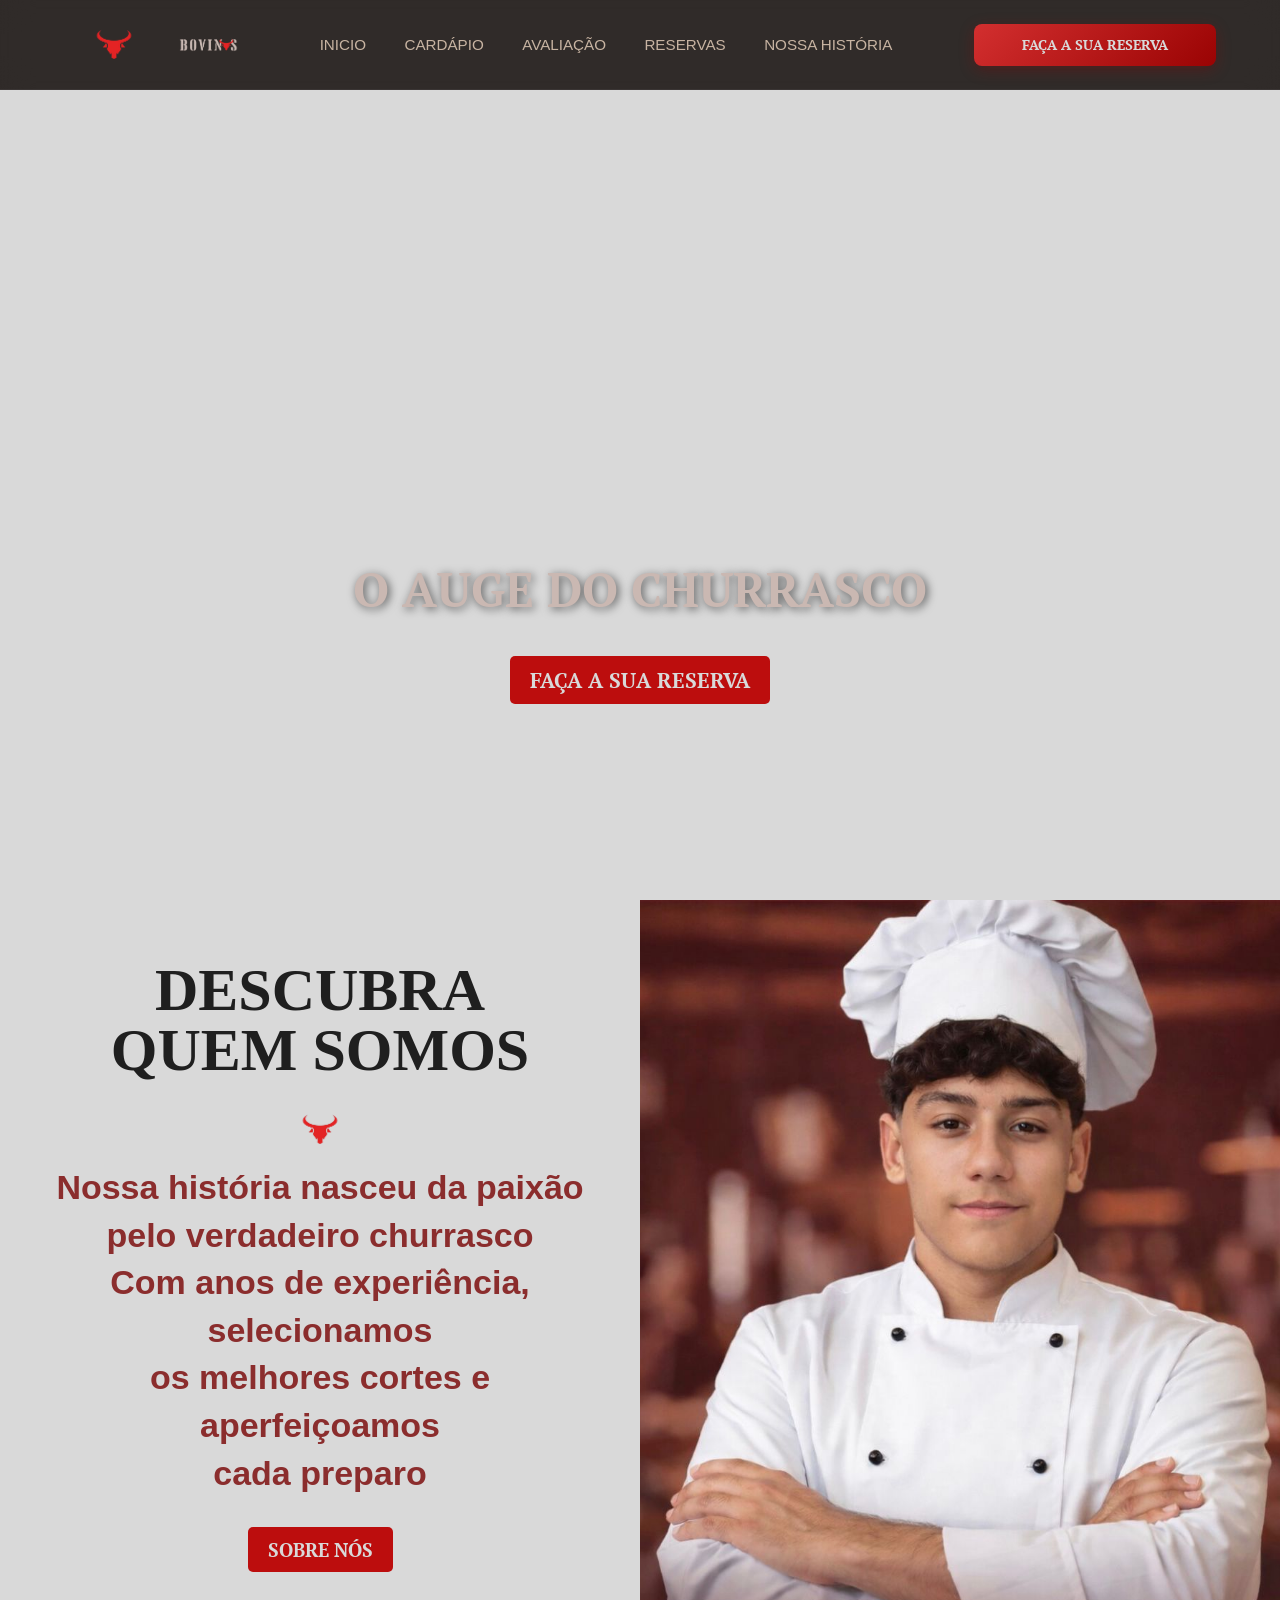
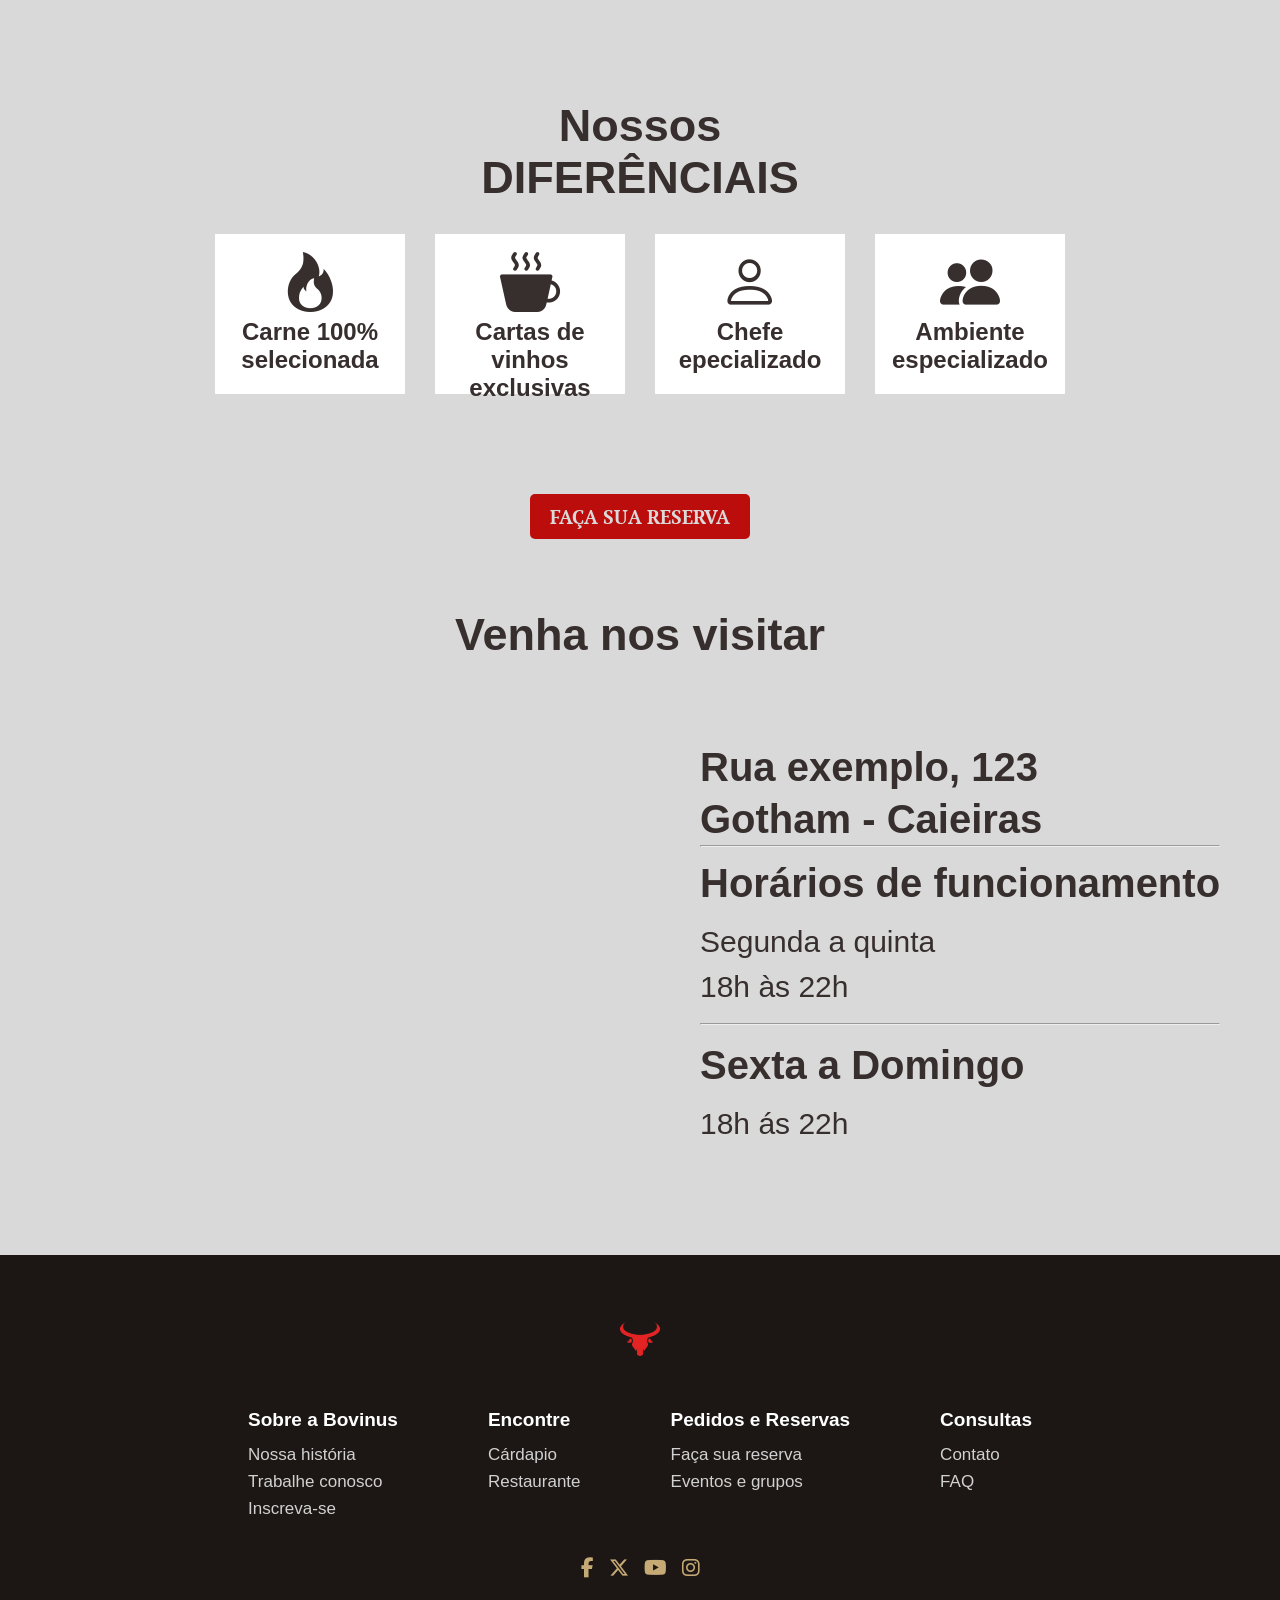
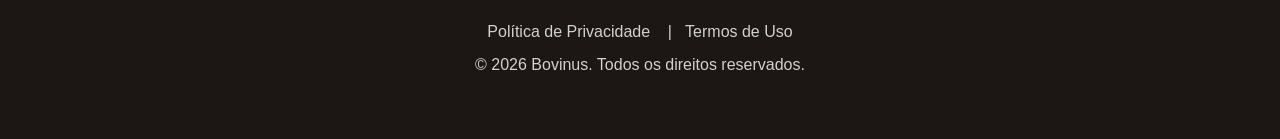
==== src/pages/index.html @ 25fe2e51 "finalizando avaliações e concertando links" ====
<!DOCTYPE html>
<html lang="pt-br">
<head>
    <meta charset="UTF-8">
    <meta name="viewport" content="width=device-width, initial-scale=1.0">
    <link rel="preconnect" href="https://fonts.googleapis.com">
    <link rel="preconnect" href="https://fonts.gstatic.com" crossorigin>
    <link href="https://fonts.googleapis.com/css2?family=PT+Serif:ital,wght@0,400;0,700;1,400;1,700&display=swap" rel="stylesheet">
    <link rel="stylesheet" href="https://cdn.jsdelivr.net/npm/bootstrap-icons@1.11.3/font/bootstrap-icons.css">
    <link rel="stylesheet" href="https://cdnjs.cloudflare.com/ajax/libs/font-awesome/6.5.0/css/all.min.css">
    <link rel="stylesheet" href="../css/estilo.css">
    <title>Bovinus Grill</title>
</head>
<body>
    <header>
        <div class="top-bar">
            <a href="./index.html"><img class="logo" width="100" height="100" src="../assets/logo.png" alt="logo"></a>
            <img class="nome" width="150" height="100" src="../assets/BOVINUS.png" alt="nome">
            <button class="btn-reserva"><a href="../src/pages/reserva.html">faça a sua reserva</a></button>
        </div>
        <div class="nav-bar">
            <nav id="menu-header">
                <ul>
                    <li><a href="./index.html">inicio</a></li>
                    <li><a href="./cardapio.html">cardápio</a></li>
                    <li><a href="./avaliacao.html">avaliação</a></li>
                    <li><a href="./reserva.html">reservas</a></li>
                    <li><a href="./sobre.html">nossa história</a></li>
                </ul>
            </nav>
        </div>
    </header>    
    <section class="page-entrace">  
        <video autoplay loop muted src="../assets/video.mp4" alt="video" id="bg-video"></video>   
        <div class="entrace-conteudo">
            <h2 id="tagline">o auge do churrasco</h2>
            <button class="btn-reserva">faça a sua reserva</button>
        </div>
    </section>

    <section class="quem-somos">
        <div class="descubra">
            <h1>DESCUBRA <br> 
            QUEM SOMOS</h1>
            <img class ="logo" src="../assets/logo.png" alt="boi vermelho">
            <h3>Nossa história nasceu da paixão <br>
            pelo verdadeiro churrasco <br>
            Com anos de experiência, selecionamos <br>
            os melhores cortes e aperfeiçoamos <br>
            cada preparo</h3>
            <button class="btn-reserva">Sobre nós</button>
        </div>

        <div class="chefeimg">
            <img src="../assets/chefe.jpeg" alt="chefe">
        </div>
    </section>
    

        <section class="direnciais">
            <div class="texto-diferenciais">
                <h1>Nossos <br>
                DIFERÊNCIAIS</h1>
            </div>

            <div class="cards">
                <div class="card-carne">
                    <p> <i class="bi bi-fire"></i> </p>
                    <h2> Carne 100% <br>
                    selecionada</h2>
                </div>
                <div class="card-vinho">
                    <p><i class="bi bi-cup-hot-fill"></i></p>
                    <h2> Cartas de vinhos 
                    exclusivas</h2>
                </div>
                <div class="card-chefe">
                    <p><i class="bi bi-person"></i></p>
                    <h2>Chefe <br>
                    epecializado </h2>
                </div>
                
                <div class="card-ambiente">
                    <p><i class="bi bi-people-fill"></i></p>
                    <h2>Ambiente <br>
                    especializado</h2>
                </div>
                    
                </div>

        <button class="btn-reserva btn-diferenciais">Faça sua reserva</button>

        </section>

        <section class="visitar">
            <div class="texto-venha">
                <h1>Venha nos visitar</h1>
            </div>
            
            <div class="localizacao">
                <div class="mapa">
                    <iframe src="https://www.google.com/maps/embed?pb=!1m18!1m12!1m3!1d3658.3249097205357!2d-46.73036142548922!3d-23.52081366010221!2m3!1f0!2f0!3f0!3m2!1i1024!2i768!4f13.1!3m3!1m2!1s0x94cef8c1d371ec31%3A0x671c9325c275132e!2sETEC%20Prof%C2%B0%20Basilides%20de%20Godoy!5e0!3m2!1spt-BR!2sbr!4v1773624050730!5m2!1spt-BR!2sbr" width="600" height="450" style="border:0;" allowfullscreen="" loading="lazy" referrerpolicy="no-referrer-when-downgrade"></iframe>
                </div>

                <div class="endereco">
                    <!-- icon -->
                    <h2> Rua exemplo, 123 <br>
                    Gotham - Caieiras <hr></h2>
                    <!-- icon  -->
                    <h2>Horários de funcionamento</h2>
                    <p>Segunda a quinta <br>
                    18h às 22h <hr></p>
                    <!-- icons  -->
                    <h2>Sexta a Domingo </h2>
                    <p>18h ás 22h</p>
                </div>
            </div>
        </section>

        <footer>
                <div class="imgfooter">
                    <img src="../assets/logo.png" alt="">
                </div>
                <div class="infos">
                    <div class="sobre">
                        <h3>Sobre a Bovinus</h3>
                        <p>Nossa história <br>
                           Trabalhe conosco <br>
                            Inscreva-se</p>
                    </div>

                    <div class="encontre">
                        <h3>Encontre</h3>
                        <p>Cárdapio <br>
                           Restaurante</p>
                    </div>
                    <div class="pedidos">
                        <h3>Pedidos e Reservas</h3>
                        <p>Faça sua reserva <br>
                           Eventos e grupos</p>
                    </div>
                    <div class="consultas">
                        <h3>Consultas</h3>
                        <p>Contato <br>
                           FAQ</p>
                           
                    </div>
                    
                </div>
                <div class="icons">
                        <i class="fa-brands fa-facebook-f"></i>
                        <i class="fa-brands fa-x-twitter"></i>
                        <i class="fa-brands fa-youtube"></i>
                        <i class="fa-brands fa-instagram"></i>

                </div>

                <div class="direitos">
                    <p> Política de Privacidade &nbsp;&nbsp; | &nbsp;&nbsp;Termos de Uso</p
                        br
                        >
                    <p> © 2026 Bovinus. Todos os direitos reservados.</p>
                </div>
            
        </footer>
</body>
</html>
---- src/css/estilo.css ----
@import url('https://fonts.googleapis.com/css2?family=PT+Serif:ital,wght@0,400;0,700;1,400;1,700&display=swap');

* {
    margin: 0;
    padding: 0;
    box-sizing: border-box;
}

html {
    scroll-behavior: smooth;
}

body {
    background: #d9d9d9;
    color: #372e2e;
    min-height: 100vh;
    overflow-x: hidden;
    font-family: Arial, sans-serif;
}

#bg-video {
    position: absolute;
    /*Fixa o video na tela */
    top: 0;
    left: 0;
    width: 100%;
    height: 100%;
    object-fit: cover;
    /* O video preenche a tela*/
    z-index: -1;
    overflow: hidden;
}

header {
    position: fixed;
    top: 0;
    width: 100%;
    height: 90px;
    background: rgba(18, 12, 10, 0.85);
    backdrop-filter: blur(15px);
    -webkit-backdrop-filter: blur(15px);
    display: flex;
    justify-content: space-between;
    align-items: center;
    padding: 0 5%;
    z-index: 1000;
    border-bottom: 1px solid rgba(255, 255, 255, 0.05);
}

.top-bar {
    display: contents;
}

.top-bar a {
    order: 1;
    display: flex;
    align-items: center;
    text-align: center;
    justify-content: space-between;
    /* Logo à esquerda, menu centro e botão direita */
    top: 0;
    margin: 0 20px;
}

.logo {
    width: 60px;
    height: 60px;
    cursor: pointer;
    transition: transform 0.4s ease;
    object-fit: contain;
}

.logo:hover {
    transform: scale(1.1) rotate(5deg);
}

.top-bar .nome {
    order: 2;
    height: 40px;
    width: auto;
    margin-left: 15px;
    object-fit: contain;
}

.nav-bar {
    order: 3;
    display: flex;
    flex-grow: 1;
    justify-content: center;
}

#menu-header ul {
    list-style: none;
    display: flex;
    gap: 3vw;
}

#menu-header ul li a {
    display: inline-block;
    text-decoration: none;
    color: #c8b4a2;
    font-weight: 500;
    font-size: 0.95rem;
    text-transform: uppercase;
    transition: color 0.3s ease;
}

#menu-header ul li a:hover {
    color: #fff;
}

.top-bar .btn-reserva {
    order: 4;
    padding: 12px 28px;
    color: #fff;
    background: linear-gradient(135deg, #d32f2f, #9a0303);
    border: none;
    border-radius: 8px;
    cursor: pointer;
    font-weight: 600;
    font-size: 0.85rem;
    text-transform: uppercase;
    transition: all 0.3s ease;
    box-shadow: 0 4px 15px rgba(154, 3, 3, 0.3);
}

.top-bar .btn-reserva:hover {
    transform: translateY(-2px);
    box-shadow: 0 8px 25px rgba(154, 3, 3, 0.5);

}   
.btn-reserva a{
    text-decoration: none;
    color: #d9d9d9;
}
.btn-reserva{
    font-family: 'PT Serif', serif;
    padding: 10px 20px;
    color: #d9d9d9;
    background: #bc0d0d;
    border: none;
    border-radius: 5px;
    cursor: pointer;
    font-weight: bolder;
    font-size: larger;
    text-transform: uppercase;
    position: relative;
    transition: transform .3s ease;

}
.entrace-conteudo .btn-reserva {
    margin-top: 35px;
}
.btn-reserva:hover{
    color: #d9d9d9;
    background: #9a0303;
    transform: scale(1.05);
}
.page-entrace{
    display: flex;
    justify-content: center;
    align-items: center;
    position: relative;
    min-height: 100vh;
}
.entrace-conteudo{
    font-family: 'PT Serif', serif;
    position: relative;
    display: block;
    text-align: center;
    color: #cab8b2;
    font-size: 1.1rem;
    top: 180px;
}
.entrace-conteudo h2{

    text-transform: uppercase;
    font-size: 3rem;
    font-weight: bolder;
    text-shadow: 2px 2px 10px rgba(0, 0, 0, 0.6);
}




.quem-somos{
    display: grid;
    grid-template-columns: 1fr 1fr;
    height: 700px;
    overflow: hidden;
}

.descubra{

    flex-direction: column;
    justify-content: center;
    align-items: center;
    padding: 60px 50px;
    text-align: center;
    height: 100%;
    
}
.descubra h1{
    font-family: 'Times New Roman', serif;
    font-size: 60px;
    line-height: 1;
    color: #1f1f1f;
    margin-bottom: 20px;

}

.descubra h3 {
    font-size: 34px;
    line-height: 1.4;
    color: #8b2d2d;
    font-weight: 700;
    margin-bottom: 30px;
}


.chefeimg{
   width: 100%; 
   height: 100%;


 
}


.chefeimg img{
    width: 100%;
    height: 100%;
    object-fit: cover;
    display: block;
    
}

.direnciais{
    margin-top: 100px;
    align-items: center;
    text-align: center
}
.texto-diferenciais{
    font-size: 30px;
}

.cards{
  display: flex;
  align-items: center;
  text-align: center;
  justify-content: center;
  gap: 30px;
  margin-top: 30px;
  
  
}
.cards p {
    font-size: 25px;
}


.card-carne {
    background-color: white;
    height: 160px;
    width: 190px;
}
.card-carne p{
    font-size: 60px;
    margin-top: 15px;
}

.card-vinho{
    background-color: white;
    height: 160px;
    width: 190px;
}
.card-vinho p{
    font-size: 60px;
    margin-top: 15px;
}
.card-chefe{
    background-color: white;
    height: 160px;
    width: 190px;
}
.card-chefe p{
    font-size: 60px;
    margin-top: 15px;
}

.card-ambiente{
    background-color: white;
    height: 160px;
    width: 190px;
}
.card-ambiente p{
    font-size: 60px;
    margin-top: 15px;
}

.btn-diferenciais{
    margin-top: 100px;
}
.texto-venha{
    text-align: center;
    margin-top: 70px;
    font-size: 30px;
}
.localizacao{
    display:flex;
    align-items: flex-start;
    gap: 60px;
    margin-top: 20px;

}

.mapa{
    padding: 60px 20px;
}


.mapa iframe{
    border-radius: 12px;
}

.endereco{
    margin-top: 60px;
}

.endereco h2{
    font-size: 40px;
    line-height: 1.3;
    margin-bottom: 10px;
    font-weight: 700;
}

.endereco p{
    font-size: 30px;
    line-height: 1.5;
    margin-bottom: 14px;
}

footer{
    background-color: #1c1714;
    color: #fff;
    padding: 50px 20px;
    text-align: center;

    
}
.imgfooter{
    align-items: center;
    text-align: center;
    margin-bottom: 30px;
}
.imgfooter img{
    width: 70px;
    height: 70px;
    cursor: pointer;
    transition: transform 0.4s ease;
    object-fit: contain;
}

.infos {
    display: flex;
    justify-content: center;
    gap: 90px; /* espaço entre colunas */
    max-width: 900px;
    margin: 0 auto;
    text-align: left;
    flex-wrap: wrap;
}
.infos h3 {
    font-size: 19px;
    margin-bottom: 10px;
    font-weight: 600;
}


.infos p {
    font-size: 17px;
    line-height: 1.6;
    color: #d1d1d1;
    cursor: pointer;
}

.infos p:hover {
    color: #fff;
}
.icons{
    margin-top: 35px;
    font-size: 20px;
    color: #c6aa76;
    display: flex;
    gap: 15px;
    align-items: center;
    text-align: center;
    justify-content: center;
}
.direitos{
    margin-top: 10px;
    padding-top: 20px;
    text-align: center;
    
}
.direitos p{
    margin: 15px 0;
    cursor: pointer;
    color: #d1d1d1;
}
.direitos p:hover{
 color: #fff;
}
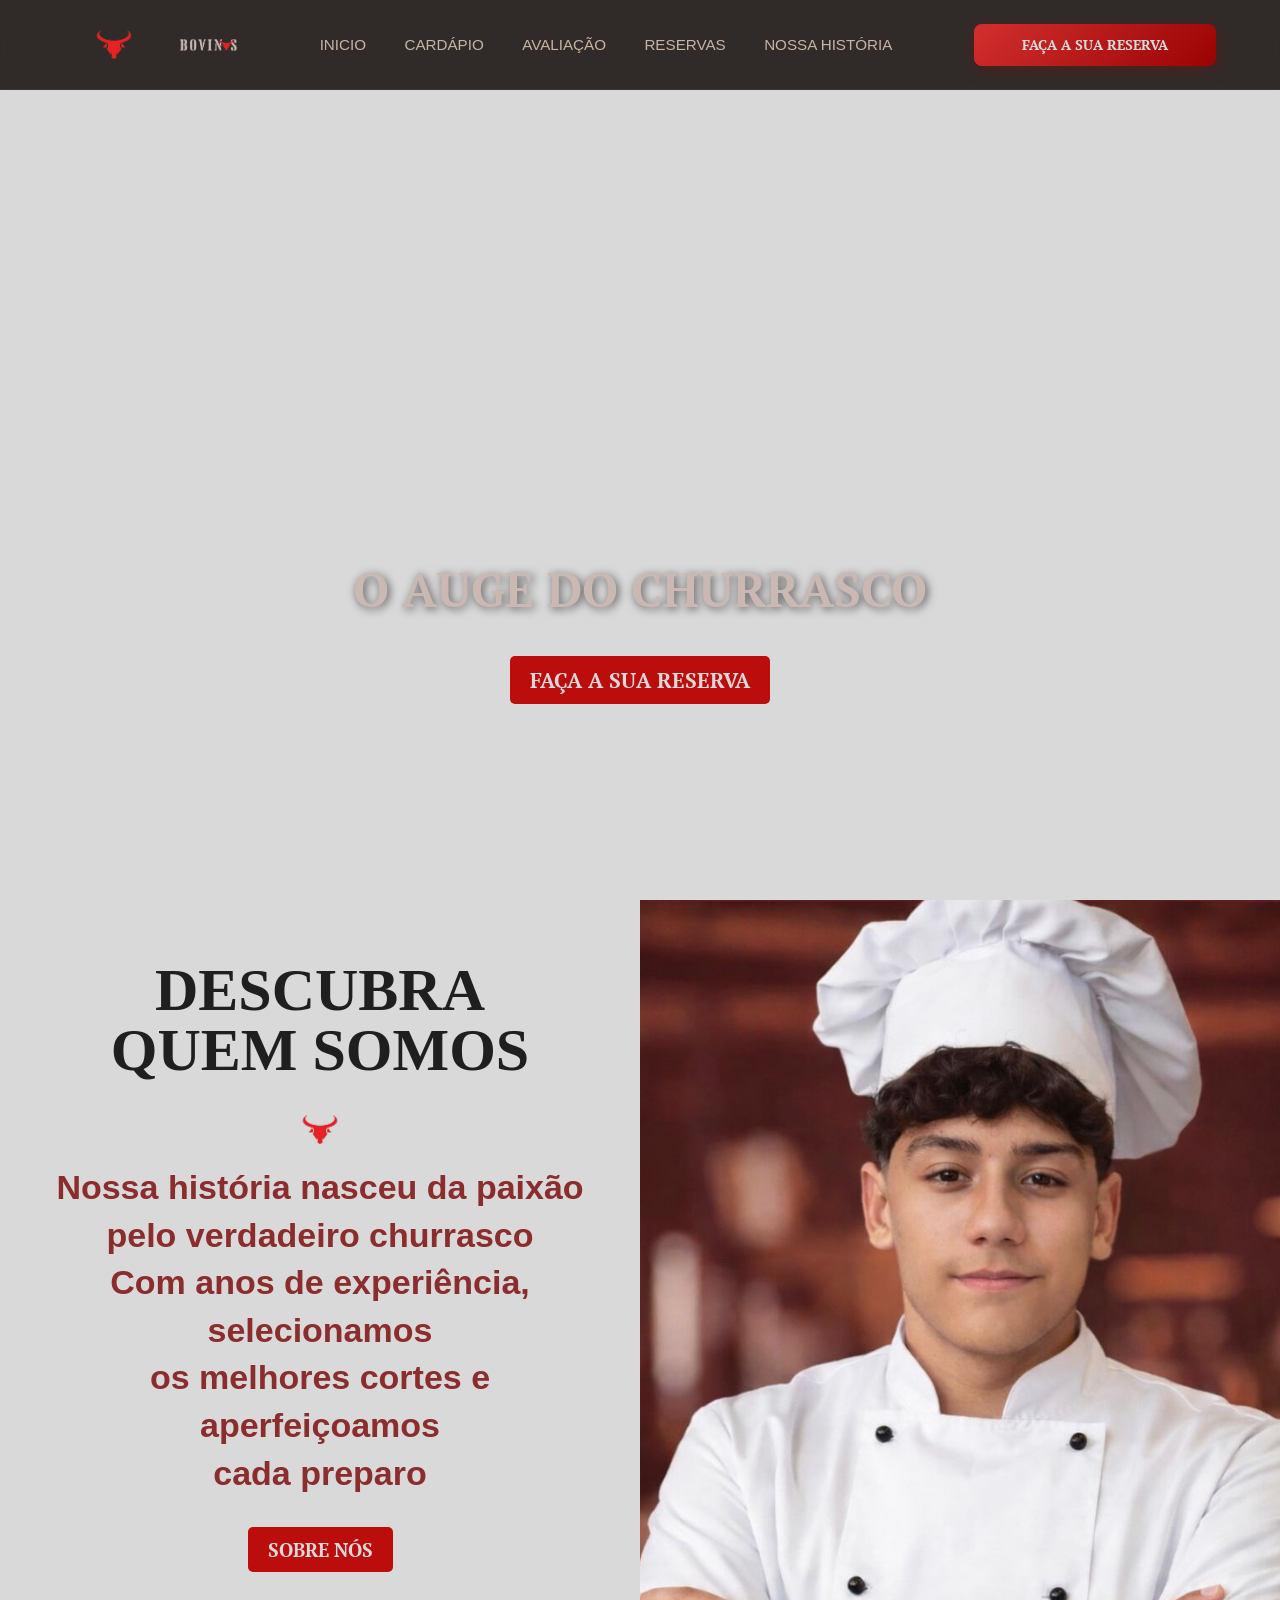
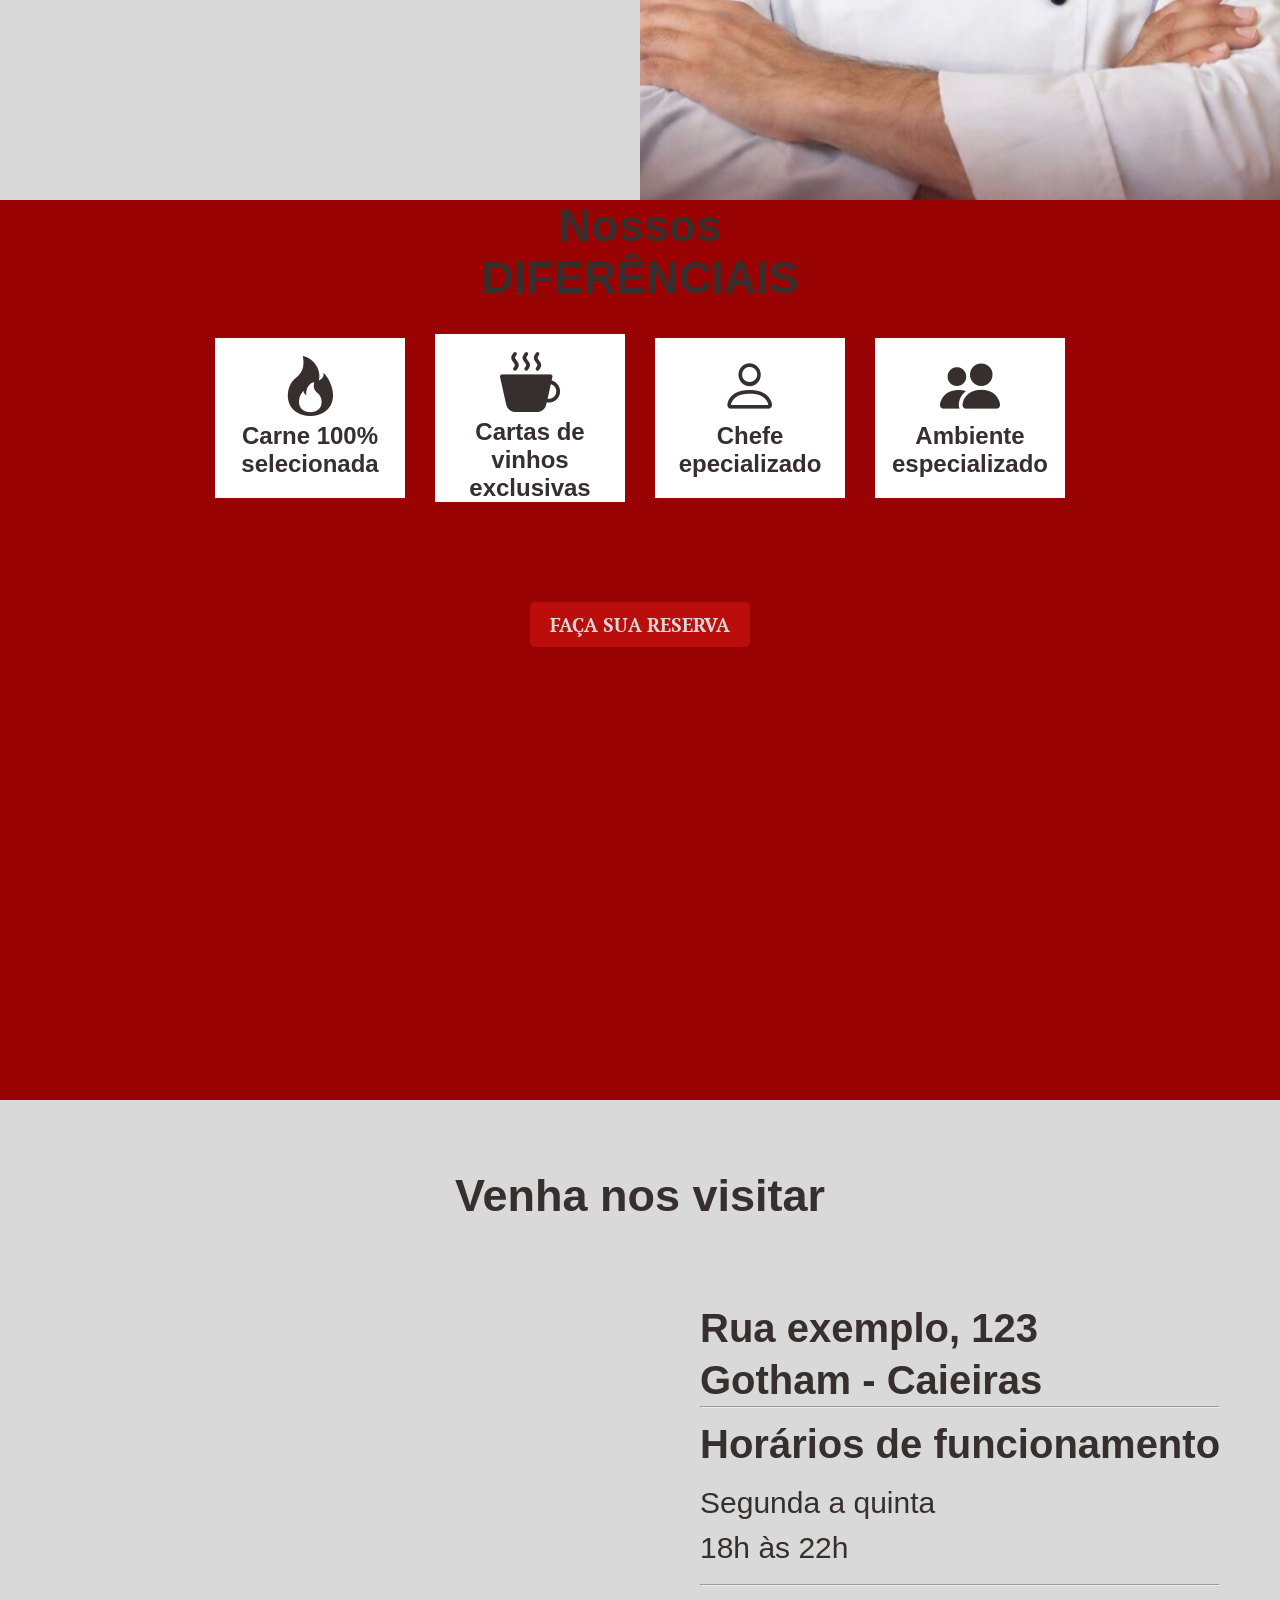
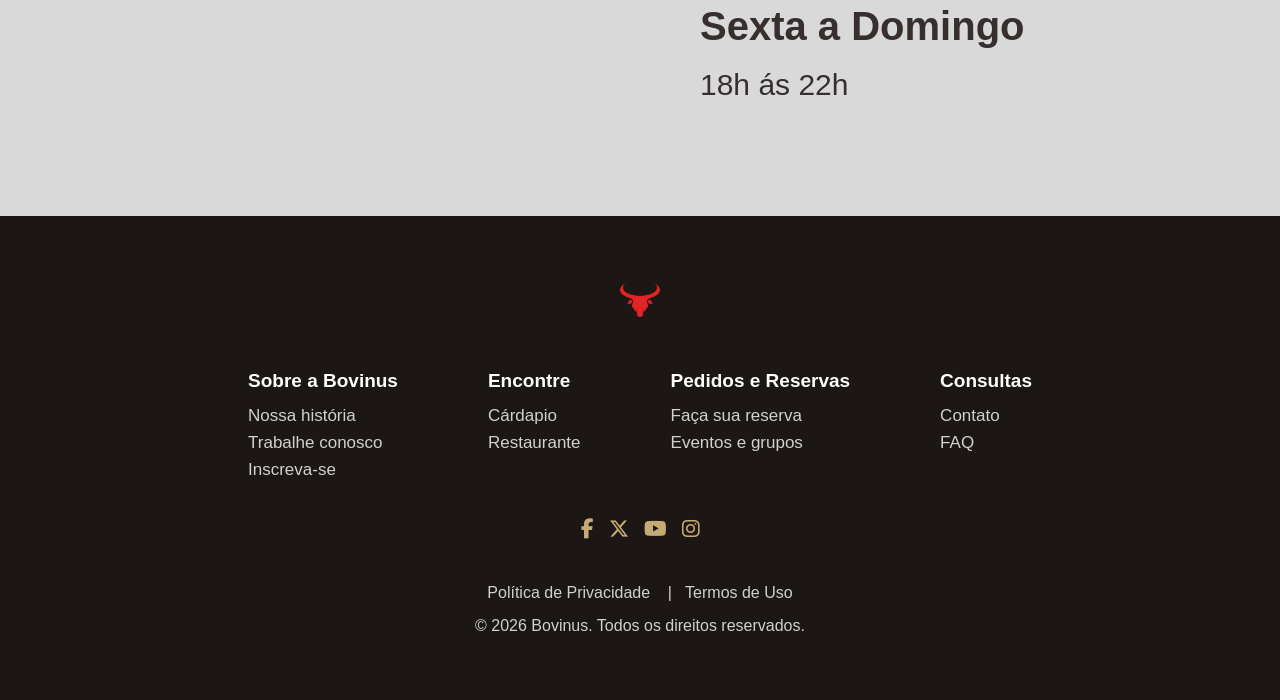
==== commit 8bbfc706: "Criando responsividade da pagina sobre nós" ====
--- a/src/pages/index.html
+++ b/src/pages/index.html
@@ -14,20 +14,25 @@
 <body>
     <header>
         <div class="top-bar">
-            <a href="./index.html"><img class="logo" width="100" height="100" src="../assets/logo.png" alt="logo"></a>
+            <a href="#"><img class="logo" width="100" height="100" src="../assets/logo.png" alt="logo"></a>
             <img class="nome" width="150" height="100" src="../assets/BOVINUS.png" alt="nome">
             <button class="btn-reserva"><a href="../src/pages/reserva.html">faça a sua reserva</a></button>
         </div>
-        <div class="nav-bar">
+        <div class="nav-bar" id="nav-bar">
             <nav id="menu-header">
                 <ul>
-                    <li><a href="./index.html">inicio</a></li>
+                    <li><a href="#">inicio</a></li>
                     <li><a href="./cardapio.html">cardápio</a></li>
                     <li><a href="./avaliacao.html">avaliação</a></li>
                     <li><a href="./reserva.html">reservas</a></li>
                     <li><a href="./sobre.html">nossa história</a></li>
                 </ul>
             </nav>
+        </div>
+        <div class="menu-toggle" id="menu-toggle">
+            <span></span>
+            <span></span>
+            <span></span>
         </div>
     </header>    
     <section class="page-entrace">  
@@ -71,8 +76,7 @@
                 </div>
                 <div class="card-vinho">
                     <p><i class="bi bi-cup-hot-fill"></i></p>
-                    <h2> Cartas de vinhos 
-                    exclusivas</h2>
+                    <h2> Cartas de vinhos exclusivas</h2>
                 </div>
                 <div class="card-chefe">
                     <p><i class="bi bi-person"></i></p>
@@ -163,5 +167,6 @@
                 </div>
             
         </footer>
+    <script src="/src/js/index.js"></script>
 </body>
 </html>
--- a/src/css/estilo.css
+++ b/src/css/estilo.css
@@ -32,7 +32,7 @@
 }
 
 header {
-    position: fixed;
+    position:fixed;
     top: 0;
     width: 100%;
     height: 90px;
@@ -186,12 +186,11 @@
 .quem-somos{
     display: grid;
     grid-template-columns: 1fr 1fr;
-    height: 700px;
+    height: 100vh;
     overflow: hidden;
 }
 
 .descubra{
-
     flex-direction: column;
     justify-content: center;
     align-items: center;
@@ -221,9 +220,6 @@
 .chefeimg{
    width: 100%; 
    height: 100%;
-
-
- 
 }
 
 
@@ -232,13 +228,13 @@
     height: 100%;
     object-fit: cover;
     display: block;
-    
 }
 
 .direnciais{
-    margin-top: 100px;
-    align-items: center;
-    text-align: center
+    align-items: center;
+    text-align: center;
+    height: 100vh;
+    background-color: #9a0303;
 }
 .texto-diferenciais{
     font-size: 30px;
@@ -252,7 +248,6 @@
   gap: 30px;
   margin-top: 30px;
   
-  
 }
 .cards p {
     font-size: 25px;
@@ -271,7 +266,7 @@
 
 .card-vinho{
     background-color: white;
-    height: 160px;
+    height: min-content;
     width: 190px;
 }
 .card-vinho p{
@@ -410,4 +405,81 @@
 }
 .direitos p:hover{
  color: #fff;
-}+}
+
+.menu-toggle {
+    display: none; 
+    flex-direction: column;
+    gap: 6px;
+    cursor: pointer;
+    order: 5; 
+    z-index: 1001; 
+}
+
+.menu-toggle span {
+    width: 30px;
+    height: 3px;
+    background-color: #e6d5c3;
+    transition: all 0.3s ease;
+    border-radius: 2px;
+}
+
+@media (max-width: 768px) {
+
+    header {
+        position: fixed; 
+        flex-wrap: wrap; 
+        padding: 15px 20px;
+        height: auto;
+    }
+
+    .top-bar .nome {
+        margin-left: 0;
+        height: 30px;
+    }
+
+    .top-bar .btn-reserva {
+        display: none; 
+    }
+
+    .menu-toggle {
+        display: flex;
+    }
+
+
+    .nav-bar {
+        display: none; 
+        width: 100%;
+        order: 6; 
+        padding-top: 20px;
+        padding-bottom: 10px;
+    }
+
+
+    .nav-bar.ativo {
+        display: flex;
+        animation: descerMenu 0.3s ease;
+    }
+
+    #menu-header ul {
+        flex-direction: column; 
+        width: 100%;
+        text-align: center;
+        gap: 20px;
+    }
+
+    .menu-toggle.ativo span:nth-child(1) {
+        transform: translateY(9px) rotate(45deg);
+    }
+    .menu-toggle.ativo span:nth-child(2) {
+        opacity: 0;
+    }
+    .menu-toggle.ativo span:nth-child(3) {
+        transform: translateY(-9px) rotate(-45deg);
+    }
+
+    @keyframes descerMenu {
+        from { opacity: 0; transform: translateY(-10px); }
+        to { opacity: 1; transform: translateY(0); }
+    }
+}
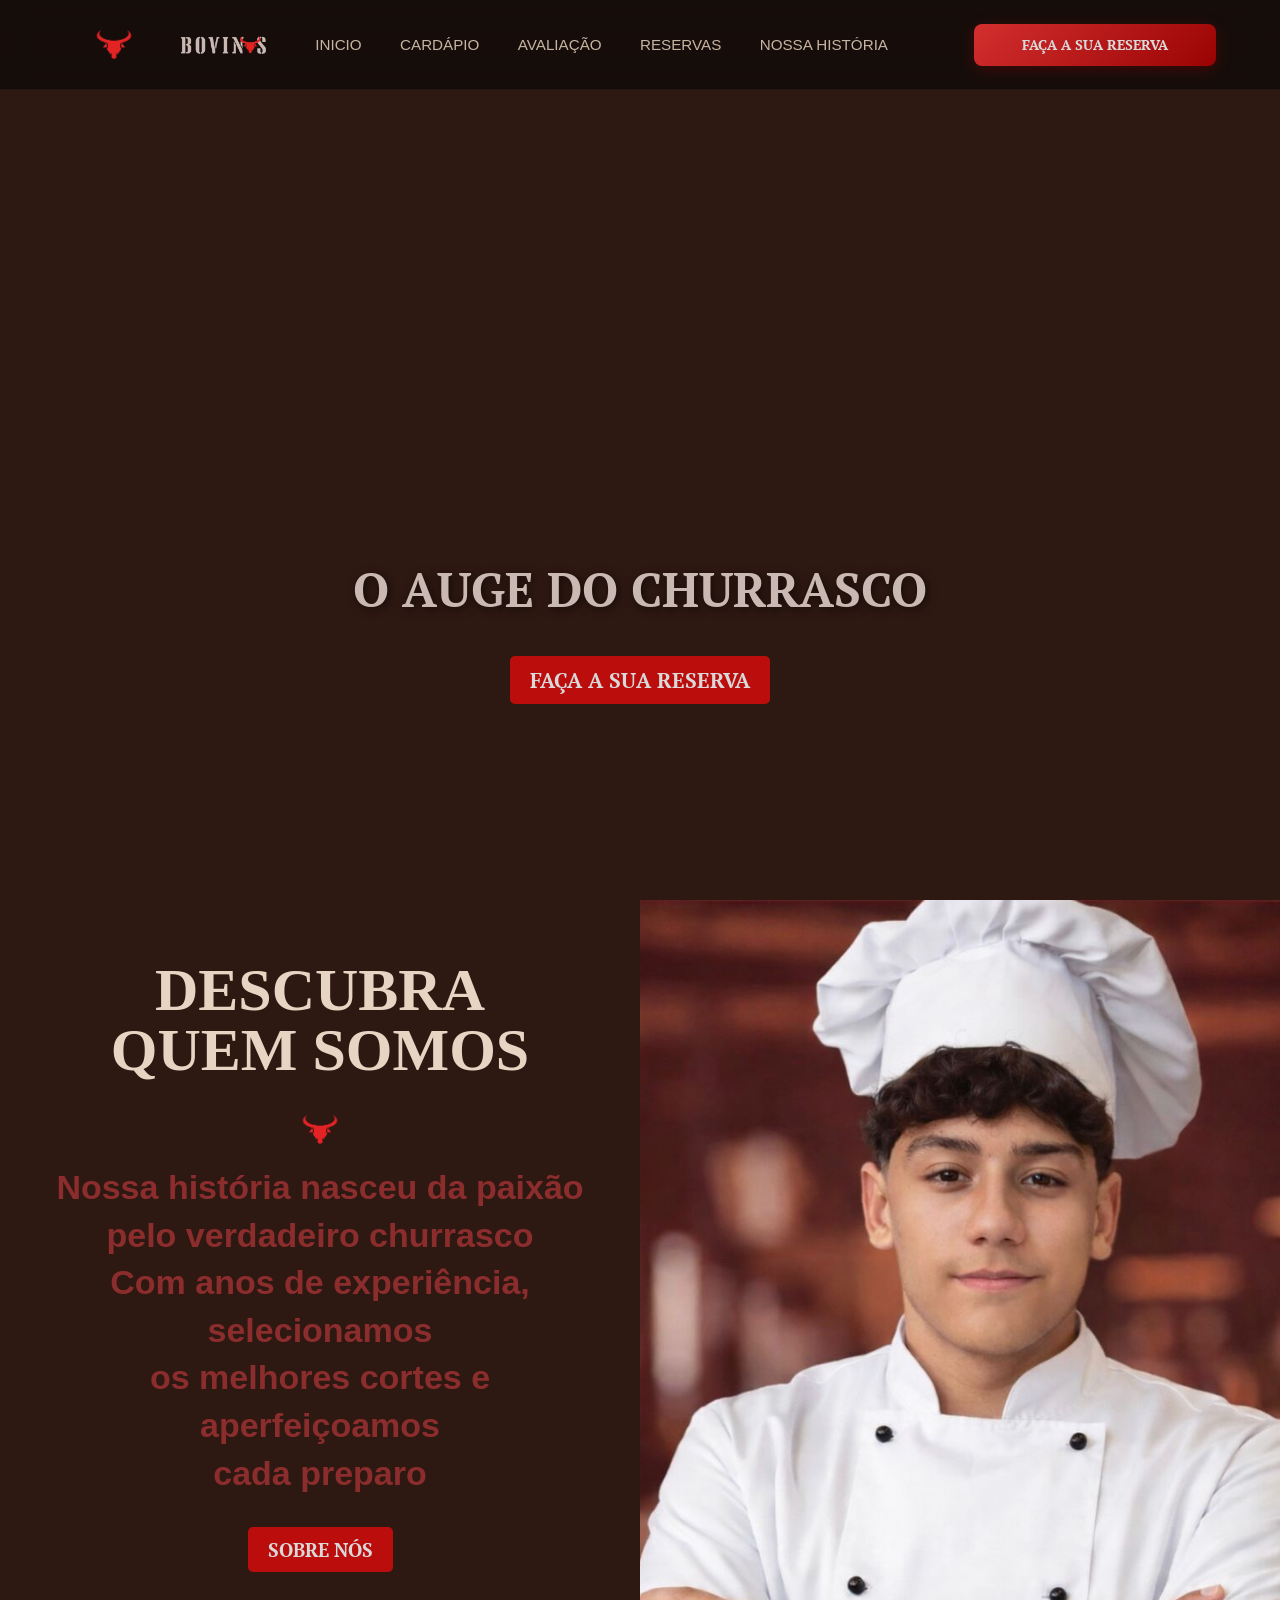
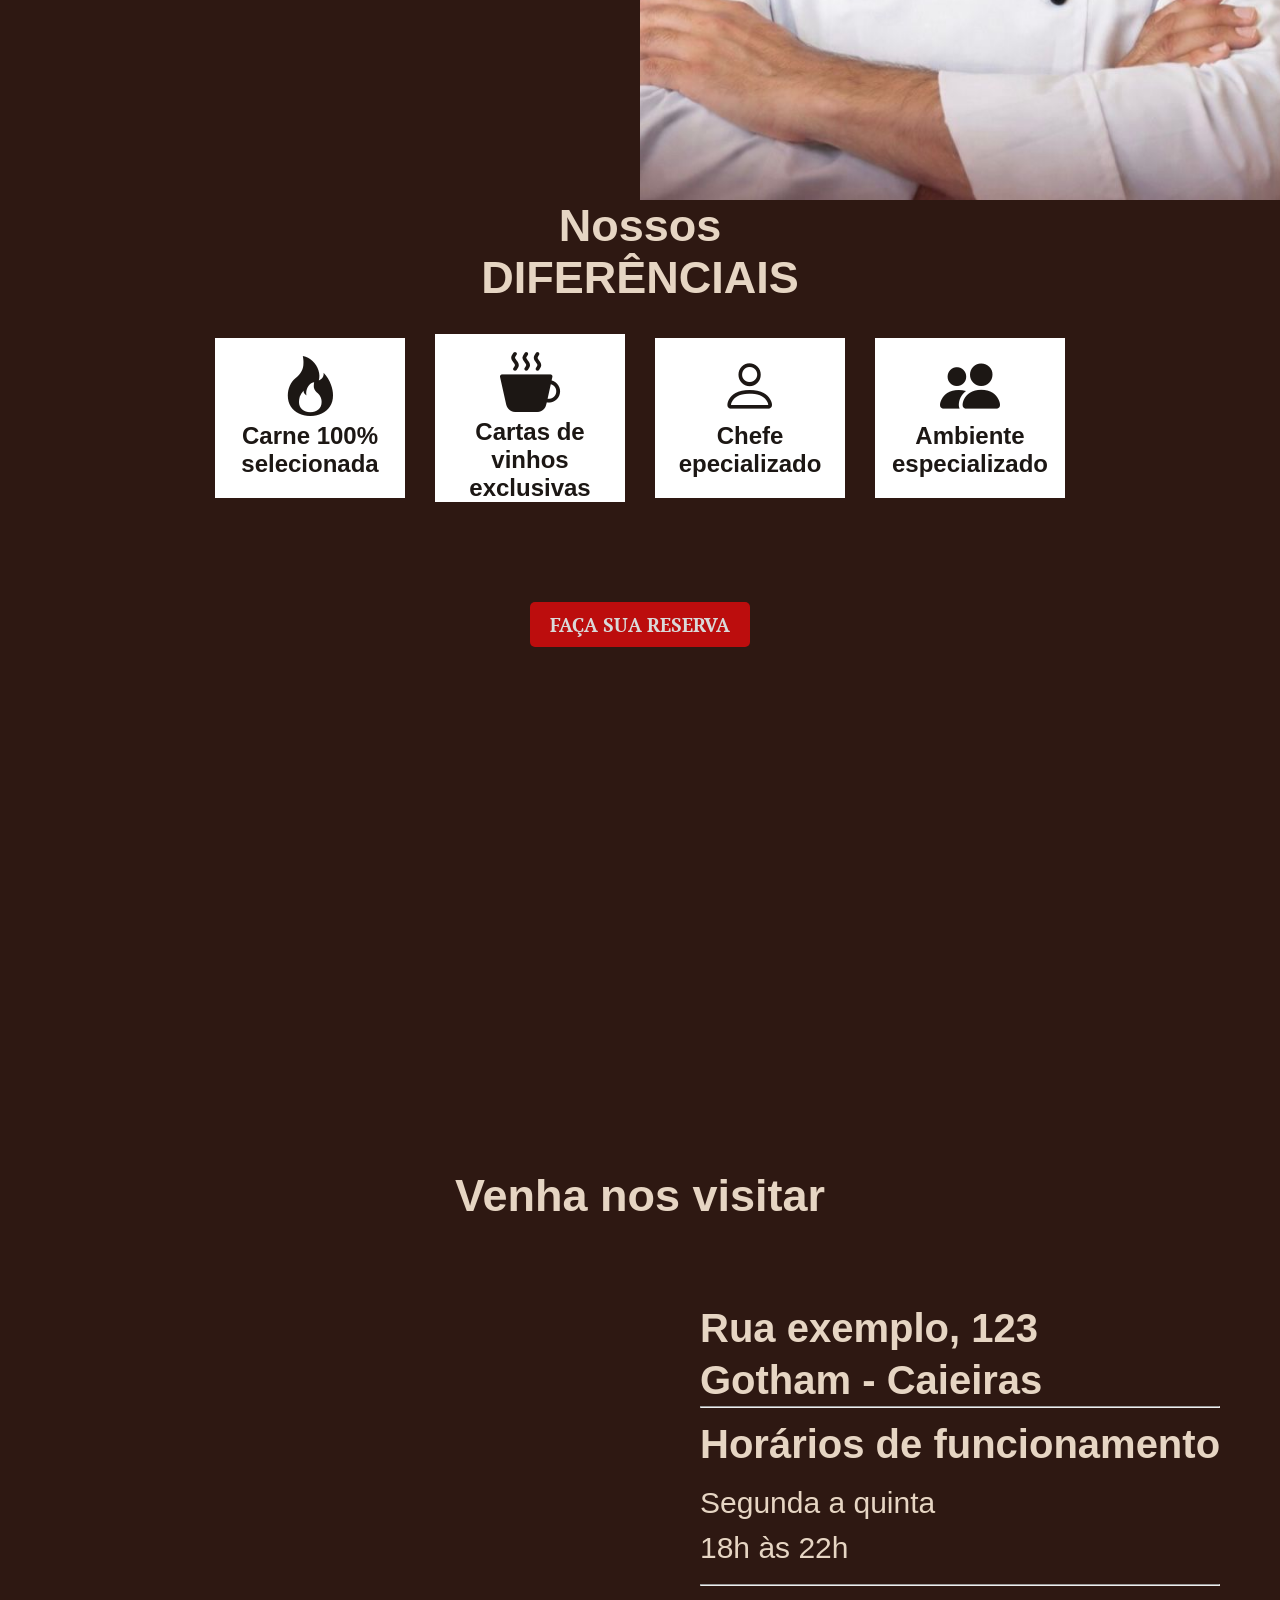
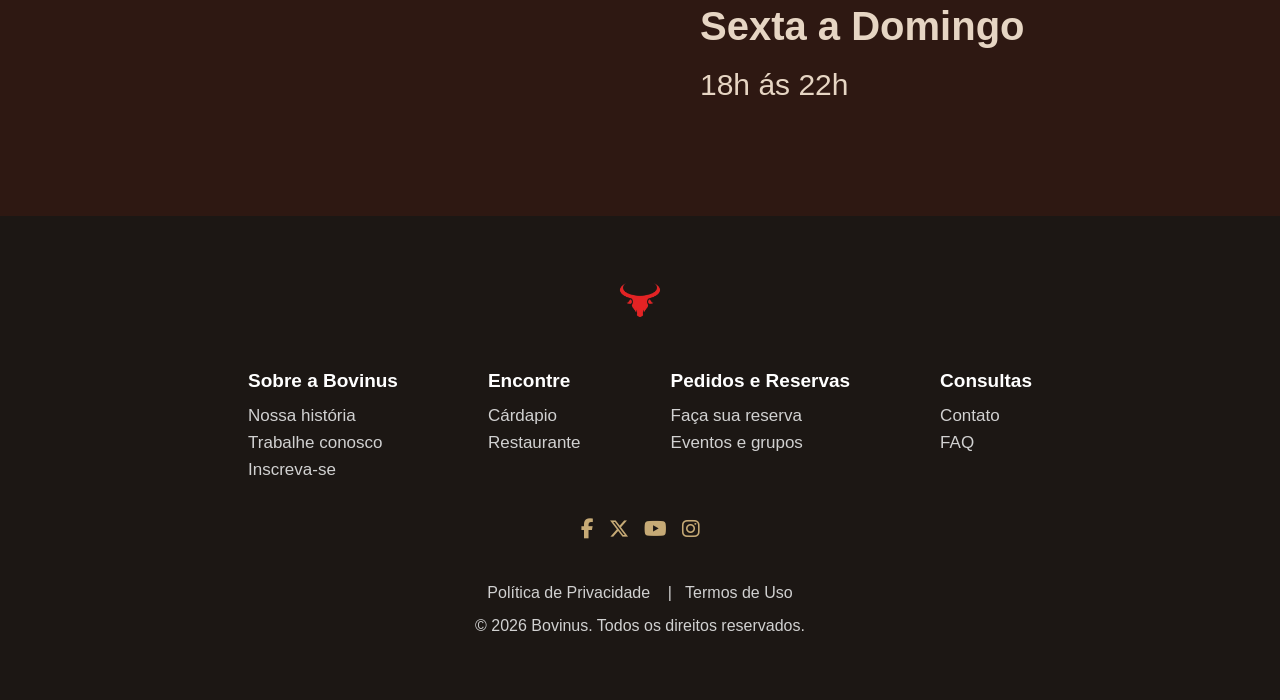
==== commit 7469d195: "Criando responsividade pag inicio" ====
--- a/src/pages/index.html
+++ b/src/pages/index.html
@@ -26,6 +26,7 @@
                     <li><a href="./avaliacao.html">avaliação</a></li>
                     <li><a href="./reserva.html">reservas</a></li>
                     <li><a href="./sobre.html">nossa história</a></li>
+                    <li><button id="btn-hamburguer"><a href="./reserva.html">faça a sua reserva</a></button></li>
                 </ul>
             </nav>
         </div>
@@ -53,7 +54,7 @@
             Com anos de experiência, selecionamos <br>
             os melhores cortes e aperfeiçoamos <br>
             cada preparo</h3>
-            <button class="btn-reserva">Sobre nós</button>
+            <button class="btn-reserva"><a href="/src/pages/sobre.html">Sobre nós</a></button>
         </div>
 
         <div class="chefeimg">
@@ -62,7 +63,7 @@
     </section>
     
 
-        <section class="direnciais">
+        <section class="diferenciais">
             <div class="texto-diferenciais">
                 <h1>Nossos <br>
                 DIFERÊNCIAIS</h1>
@@ -88,11 +89,10 @@
                     <p><i class="bi bi-people-fill"></i></p>
                     <h2>Ambiente <br>
                     especializado</h2>
-                </div>
-                    
-                </div>
+                </div>        
+            </div>
 
-        <button class="btn-reserva btn-diferenciais">Faça sua reserva</button>
+            <button class="btn-reserva btn-diferenciais">Faça sua reserva</button>
 
         </section>
 
--- a/src/css/estilo.css
+++ b/src/css/estilo.css
@@ -11,8 +11,8 @@
 }
 
 body {
-    background: #d9d9d9;
-    color: #372e2e;
+    background: #2e1812;
+    color: #e6d5c3;
     min-height: 100vh;
     overflow-x: hidden;
     font-family: Arial, sans-serif;
@@ -76,7 +76,7 @@
 
 .top-bar .nome {
     order: 2;
-    height: 40px;
+    height: 60px;
     width: auto;
     margin-left: 15px;
     object-fit: contain;
@@ -107,6 +107,10 @@
 
 #menu-header ul li a:hover {
     color: #fff;
+}
+
+#btn-hamburguer{
+    display: none;
 }
 
 .top-bar .btn-reserva {
@@ -196,6 +200,7 @@
     align-items: center;
     padding: 60px 50px;
     text-align: center;
+    min-height: fit-content;
     height: 100%;
     
 }
@@ -203,7 +208,7 @@
     font-family: 'Times New Roman', serif;
     font-size: 60px;
     line-height: 1;
-    color: #1f1f1f;
+    color: #e6d5c3;
     margin-bottom: 20px;
 
 }
@@ -230,14 +235,15 @@
     display: block;
 }
 
-.direnciais{
+.diferenciais{
     align-items: center;
     text-align: center;
     height: 100vh;
-    background-color: #9a0303;
+    color: #1c1714;
 }
 .texto-diferenciais{
     font-size: 30px;
+    color: #e6d5c3;
 }
 
 .cards{
@@ -424,18 +430,21 @@
     border-radius: 2px;
 }
 
-@media (max-width: 768px) {
-
+@media (max-width:1024px) {
+    /* ======= HEADER ========= */
     header {
         position: fixed; 
         flex-wrap: wrap; 
         padding: 15px 20px;
+        padding-right: 40px;
         height: auto;
     }
 
     .top-bar .nome {
-        margin-left: 0;
-        height: 30px;
+        order: 2;
+        height: 60px;
+        width: auto;
+        padding-right: 80px;
     }
 
     .top-bar .btn-reserva {
@@ -446,6 +455,20 @@
         display: flex;
     }
 
+    #btn-hamburguer{
+        display: flex;
+        padding: 12px 28px;
+        color: #fff;
+        background: linear-gradient(135deg, #d32f2f, #9a0303);
+        border: none;
+        border-radius: 8px;
+        cursor: pointer;
+        font-weight: 600;
+        font-size: 0.85rem;
+        text-transform: uppercase;
+        transition: all 0.3s ease;
+        box-shadow: 0 4px 15px rgba(154, 3, 3, 0.3);
+    }
 
     .nav-bar {
         display: none; 
@@ -455,7 +478,6 @@
         padding-bottom: 10px;
     }
 
-
     .nav-bar.ativo {
         display: flex;
         animation: descerMenu 0.3s ease;
@@ -482,4 +504,162 @@
         from { opacity: 0; transform: translateY(-10px); }
         to { opacity: 1; transform: translateY(0); }
     }
-}
+
+    /* HERO */
+  .page-entrace {
+    width: 100%;
+  }
+
+  .entrace-conteudo h2 {
+    font-size: 2.5rem;
+  }
+
+  /* QUEM SOMOS */
+  .quem-somos {
+    grid-template-columns: 1fr;
+    height: auto;
+  }
+
+  .descubra {
+    padding: 20px 30px;
+  }
+
+  .descubra h1 {
+    font-size: 45px;
+  }
+
+  .descubra h3 {
+    font-size: 26px;
+  }
+
+  .chefeimg {
+    height: 500px;
+  }
+
+  /* CARDS */
+  .diferenciais{
+    min-height: fit-content;
+  }
+
+  .texto-diferenciais{
+    padding: 10px;
+  }
+
+  .cards {
+    flex-wrap: wrap;
+    gap: 20px;
+  }
+  
+  .btn-diferenciais{
+    margin-bottom: 50px;
+  }
+
+  /* LOCALIZAÇÃO */
+  .localizacao {
+    flex-direction: column;
+    align-items: center;
+    text-align: center;
+  }
+
+  .endereco {
+    margin-top: 20px;
+  }
+
+  .endereco h2 {
+    font-size: 32px;
+  }
+
+  .endereco p {
+    font-size: 22px;
+  }
+}
+
+@media (max-width: 768px) {
+    
+    /* HERO */
+  .entrace-conteudo {
+    top: 140px;
+    padding: 0 20px;
+  }
+
+  .entrace-conteudo h2 {
+    font-size: 2rem;
+  }
+
+  /* DIFERENCIAIS */
+  .texto-diferenciais {
+    font-size: 22px;
+  }
+
+  .cards {
+    flex-direction: column;
+    gap: 15px;
+  }
+
+  .cards div {
+    width: 80%;
+    height: auto;
+    padding: 20px;
+  }
+
+  .cards p {
+    font-size: 20px;
+  }
+
+  .card-carne p,
+  .card-vinho p,
+  .card-chefe p,
+  .card-ambiente p {
+    font-size: 40px;
+  }
+
+  /* MAPA */
+  .mapa iframe {
+    width: 100%;
+    height: 300px;
+  }
+
+  /* FOOTER */
+  .infos {
+    flex-direction: column;
+    gap: 30px;
+    text-align: center;
+  }
+
+}
+
+@media (max-width: 480px){
+
+     /* BOTÃO */
+  .btn-reserva {
+    font-size: 1.1rem;
+    padding: 8px 16px;
+  }
+
+  .btn-diferenciais{
+    font-size: 1.3rem;
+    padding: 8px 16px;
+  }
+
+  /* TEXTO DESCUBRA */
+  .descubra h1{
+    font-size: 2.2rem;
+  }
+  .descubra h3{
+    font-size: 1.4rem;
+  }
+
+  /* ENDEREÇO */
+  .endereco h2 {
+    font-size: 24px;
+  }
+
+  .endereco p {
+    font-size: 18px;
+  }
+
+  /* FOOTER */
+  .infos p {
+    font-size: 14px;
+  }
+}
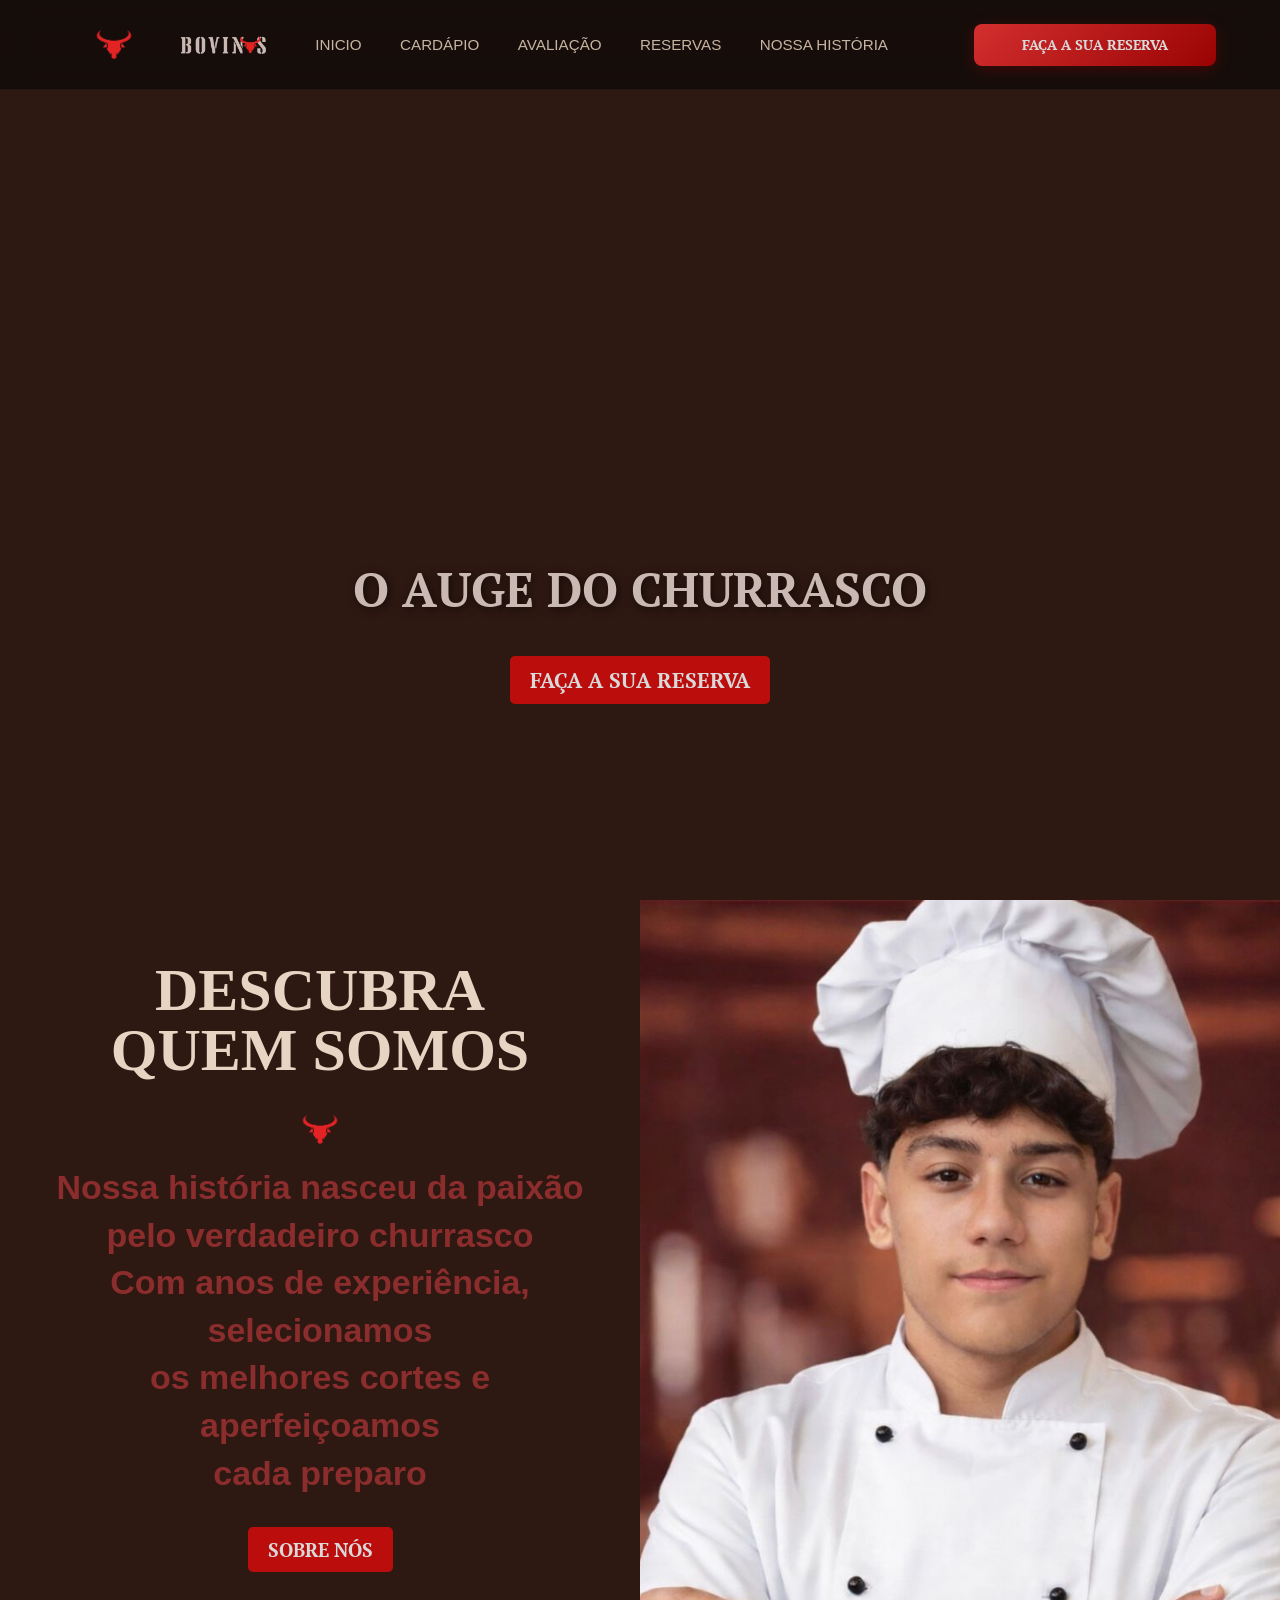
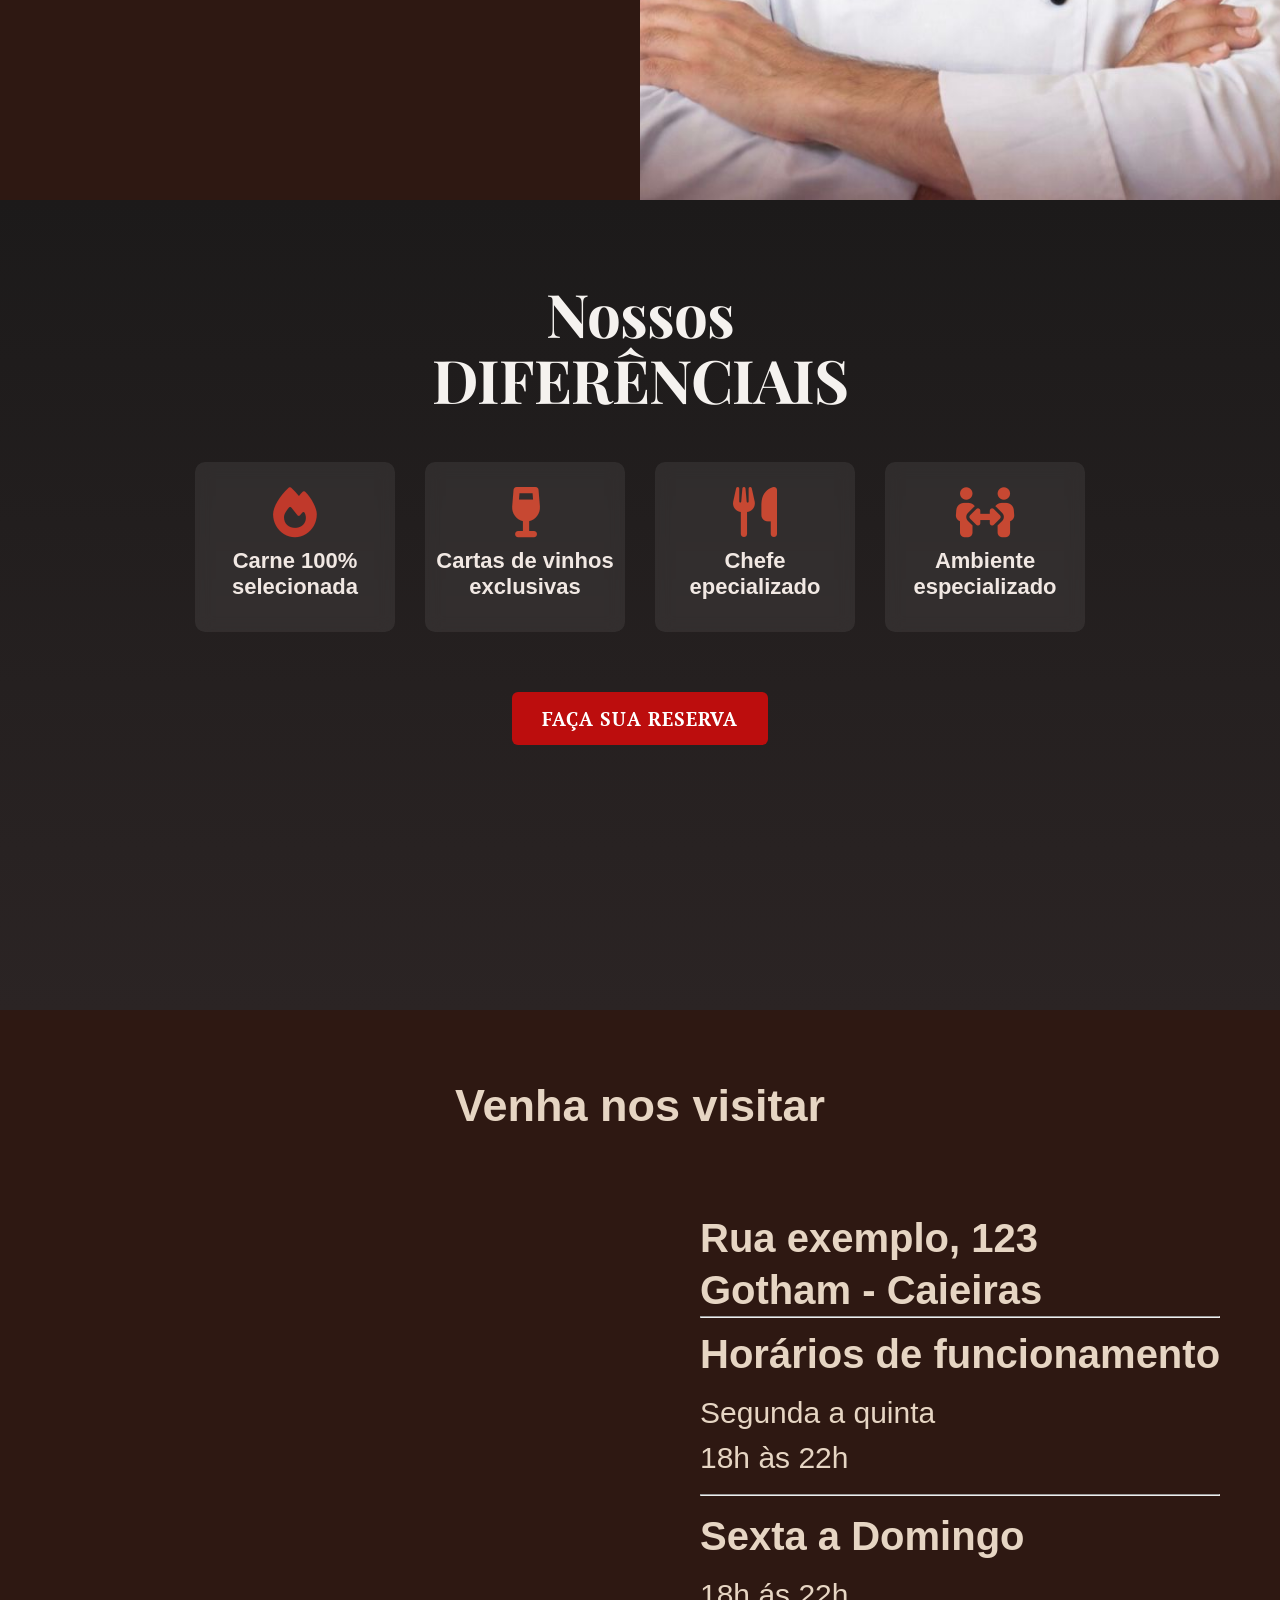
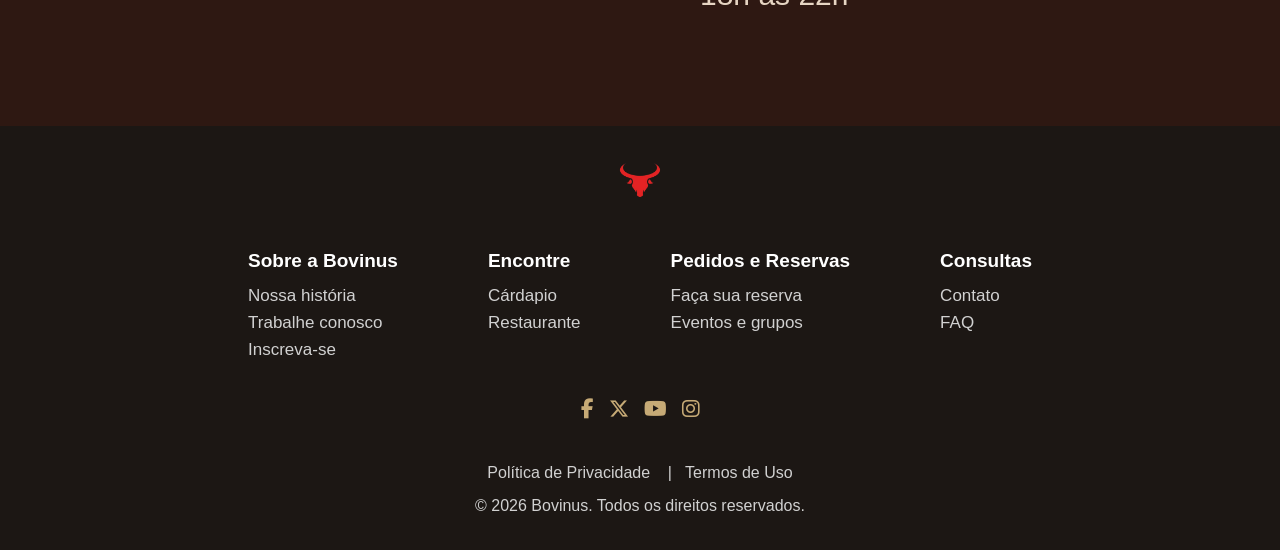
==== commit dfbcf6c7: "resolvendo conflitos" ====
--- a/src/pages/index.html
+++ b/src/pages/index.html
@@ -6,9 +6,11 @@
     <link rel="preconnect" href="https://fonts.googleapis.com">
     <link rel="preconnect" href="https://fonts.gstatic.com" crossorigin>
     <link href="https://fonts.googleapis.com/css2?family=PT+Serif:ital,wght@0,400;0,700;1,400;1,700&display=swap" rel="stylesheet">
-    <link rel="stylesheet" href="https://cdn.jsdelivr.net/npm/bootstrap-icons@1.11.3/font/bootstrap-icons.css">
     <link rel="stylesheet" href="https://cdnjs.cloudflare.com/ajax/libs/font-awesome/6.5.0/css/all.min.css">
-    <link rel="stylesheet" href="../css/estilo.css">
+    <link href="https://fonts.googleapis.com/css2?family=Inter:wght@300;400;600&family=Playfair+Display:wght@500;700&display=swap" rel="stylesheet">
+    <link rel="stylesheet" href="./src/css/estilo.css">
+     <link rel="stylesheet" href="../css/estilo.css">
+
     <title>Bovinus Grill</title>
 </head>
 <body>
@@ -65,34 +67,35 @@
 
         <section class="diferenciais">
             <div class="texto-diferenciais">
-                <h1>Nossos <br>
-                DIFERÊNCIAIS</h1>
+                <h1>Nossos <br><span>DIFERÊNCIAIS</span>
+                </h1>
             </div>
 
             <div class="cards">
                 <div class="card-carne">
-                    <p> <i class="bi bi-fire"></i> </p>
+                    <i class="fa-etch fa-solid fa-fire"></i>
                     <h2> Carne 100% <br>
                     selecionada</h2>
                 </div>
                 <div class="card-vinho">
-                    <p><i class="bi bi-cup-hot-fill"></i></p>
+                    <i class="fa-solid fa-wine-glass"></i>
                     <h2> Cartas de vinhos exclusivas</h2>
                 </div>
                 <div class="card-chefe">
-                    <p><i class="bi bi-person"></i></p>
+                    <i class="fa-solid fa-utensils"></i>
                     <h2>Chefe <br>
                     epecializado </h2>
                 </div>
                 
                 <div class="card-ambiente">
-                    <p><i class="bi bi-people-fill"></i></p>
+                    <i class="fa-solid fa-people-arrows"></i>
                     <h2>Ambiente <br>
                     especializado</h2>
                 </div>        
             </div>
 
-            <button class="btn-reserva btn-diferenciais">Faça sua reserva</button>
+            <a href="./src/pages/reserva.html" class="btn-reserva btn-diferenciais">Faça sua reserva</a>
+
 
         </section>
 
--- a/src/css/estilo.css
+++ b/src/css/estilo.css
@@ -238,12 +238,27 @@
 .diferenciais{
     align-items: center;
     text-align: center;
-    height: 100vh;
-    color: #1c1714;
-}
+    justify-content: center;
+    background: linear-gradient(180deg, #1c1a1a, #2b2424);
+    padding: 80px 20px;
+    min-height: 90vh;
+    
+}
+
+
 .texto-diferenciais{
-    font-size: 30px;
-    color: #e6d5c3;
+
+    font-family: 'Playfair Display', serif;
+    font-size: 40px;
+    font-weight: 600;
+    line-height: 1.1;
+    letter-spacing: -1px;
+    color: #f5f2ef;
+    margin-bottom: 50px;
+}
+texto-diferenciais span{
+    color: #c0392b;
+
 }
 
 .cards{
@@ -261,46 +276,114 @@
 
 
 .card-carne {
-    background-color: white;
-    height: 160px;
-    width: 190px;
-}
-.card-carne p{
-    font-size: 60px;
-    margin-top: 15px;
-}
-
+    background: rgba(255, 255, 255, 0.07);
+    backdrop-filter: blur(8px);
+    height: 170px;
+    width: 200px;
+    border-radius: 10px;
+    transition: all 0.3s ease;
+}
+.card-carne:hover {
+    background: rgba(255, 255, 255, 0.10);
+    box-shadow: 0 20px 40px rgba(0,0,0,0.35);
+}
+.card-carne i{
+    font-size: 50px;
+    margin-top: 25px;
+    color:#c0392b;
+}
+.card-carne h2{
+    font-size: 22px;
+    font-weight: 600;
+    color: #f1e8e3;
+    margin: 11px;
+}
 .card-vinho{
-    background-color: white;
-    height: min-content;
-    width: 190px;
-}
-.card-vinho p{
-    font-size: 60px;
-    margin-top: 15px;
+    background: rgba(255, 255, 255, 0.07);
+    backdrop-filter: blur(8px);
+    height: 170px;
+    width: 200px;
+    border-radius: 10px;
+    transition: all 0.3s ease;
+
+}
+.card-vinho:hover {
+    background: rgba(255, 255, 255, 0.10);
+    box-shadow: 0 20px 40px rgba(0,0,0,0.35);
+}
+.card-vinho i{
+    font-size: 50px;
+    margin-top: 25px;
+    color: #c74832;
+    
+}
+.card-vinho h2 {
+    font-size: 22px;
+    font-weight: 600;
+    color: #f1e8e3;
+    margin: 11px;
 }
 .card-chefe{
-    background-color: white;
-    height: 160px;
-    width: 190px;
-}
-.card-chefe p{
-    font-size: 60px;
-    margin-top: 15px;
+    background: rgba(255, 255, 255, 0.07);
+    backdrop-filter: blur(8px);
+    height: 170px;
+    width: 200px;
+    border-radius: 10px;
+     transition: all 0.3s ease;
+}
+.card-chefe:hover {
+    background: rgba(255, 255, 255, 0.10);
+    box-shadow: 0 20px 40px rgba(0,0,0,0.35);
+}
+.card-chefe i{
+    font-size: 50px;
+    margin-top: 25px;
+    color: #c74832;
+    
+}
+
+.card-chefe h2{
+    font-size: 22px;
+    font-weight: 600;
+    color: #f1e8e3;
+    margin: 11px;
 }
 
 .card-ambiente{
-    background-color: white;
-    height: 160px;
-    width: 190px;
-}
-.card-ambiente p{
-    font-size: 60px;
-    margin-top: 15px;
-}
-
+    background: rgba(255, 255, 255, 0.07);
+    backdrop-filter: blur(8px);
+    height: 170px;
+    width: 200px;
+    border-radius: 10px;
+    transition: all 0.3s ease;
+}
+.card-ambiente:hover {
+    background: rgba(255, 255, 255, 0.10);
+    box-shadow: 0 20px 40px rgba(0,0,0,0.35);
+}
+.card-ambiente i{
+    font-size: 50px;
+    margin-top: 25px;
+    color: #c74832;
+}
+.card-ambiente h2{
+    font-size: 22px;
+    font-weight: 600;
+    color: #f1e8e3;
+    margin: 11px;
+}
 .btn-diferenciais{
-    margin-top: 100px;
+    text-decoration: none;
+    padding: 14px 30px;
+    color: #fff;
+    border-radius: 6px;
+    font-weight: 600;
+    letter-spacing: 1px;
+    transition: 0.3s;
+    margin-top: 60px;
+    display: inline-block;
+    
+
 }
 .texto-venha{
     text-align: center;
@@ -346,7 +429,7 @@
     color: #fff;
     padding: 50px 20px;
     text-align: center;
-
+    padding: 20px 10px
     
 }
 .imgfooter{
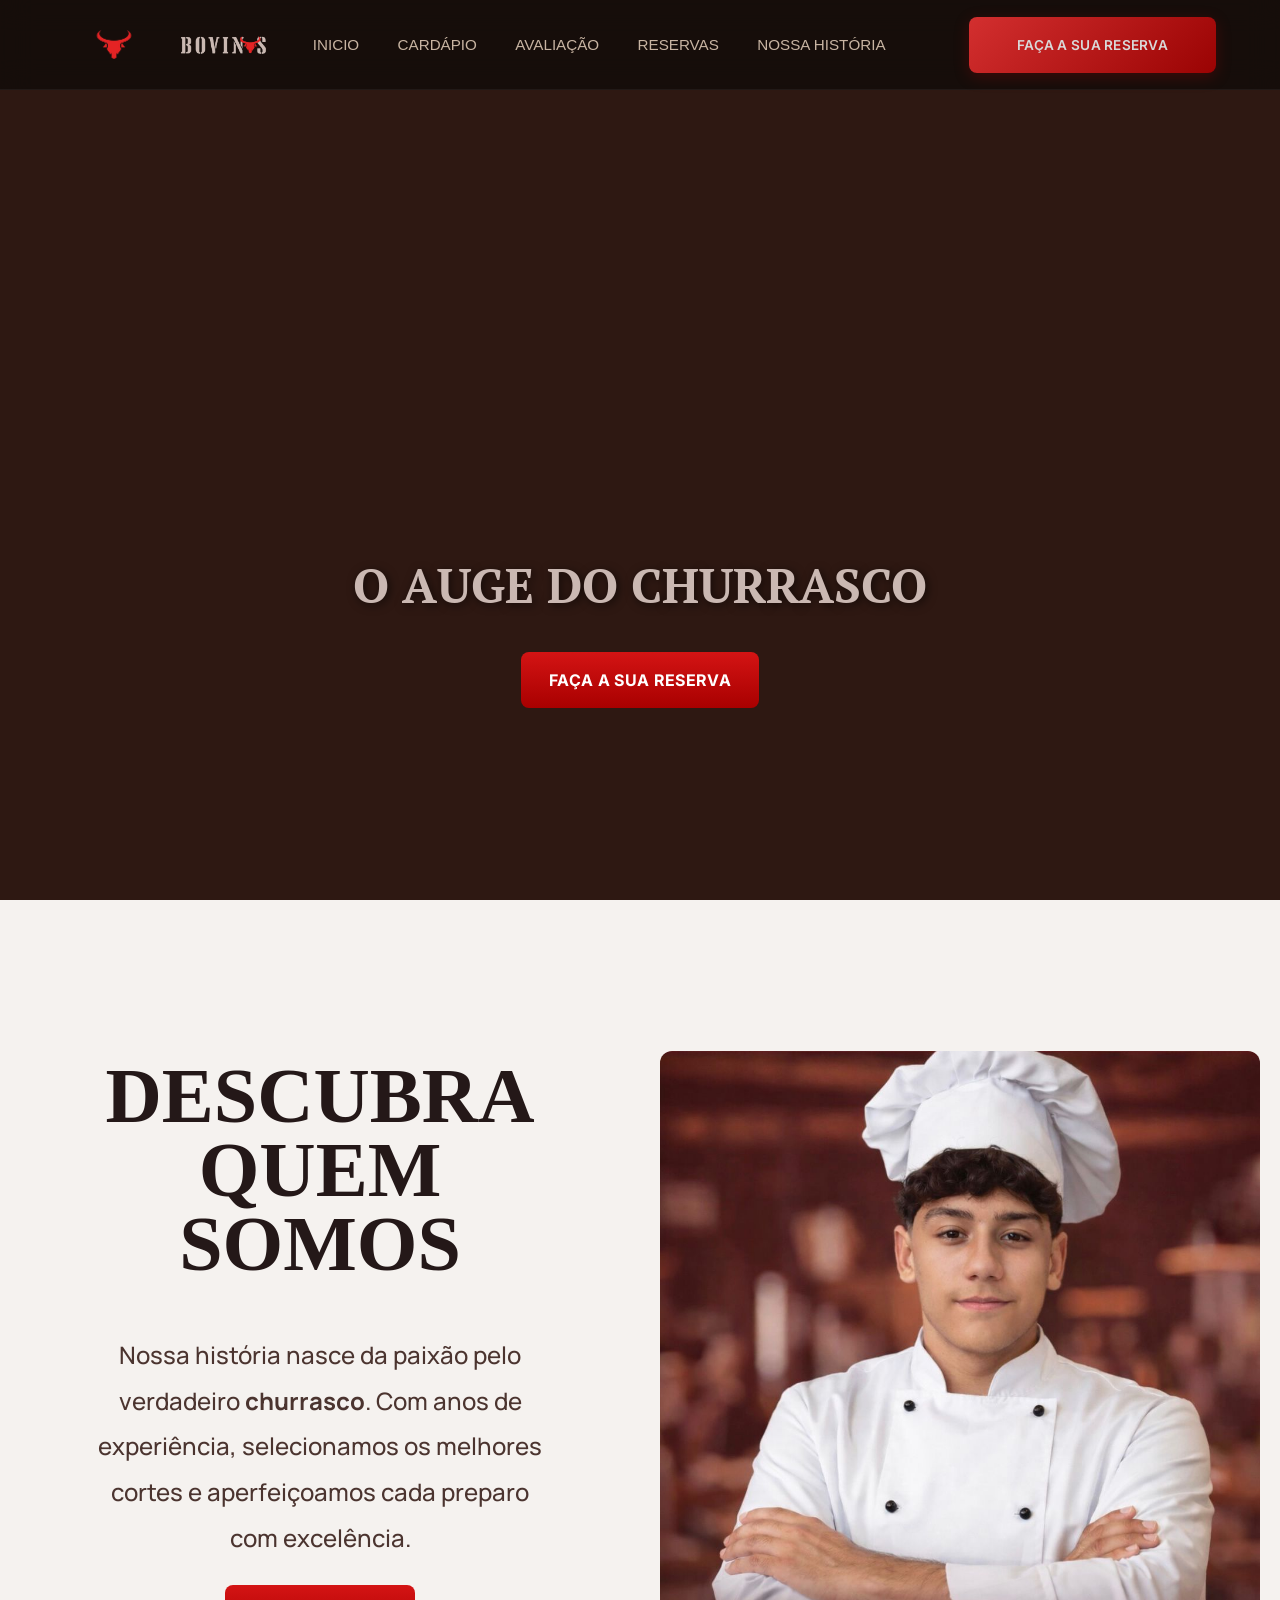
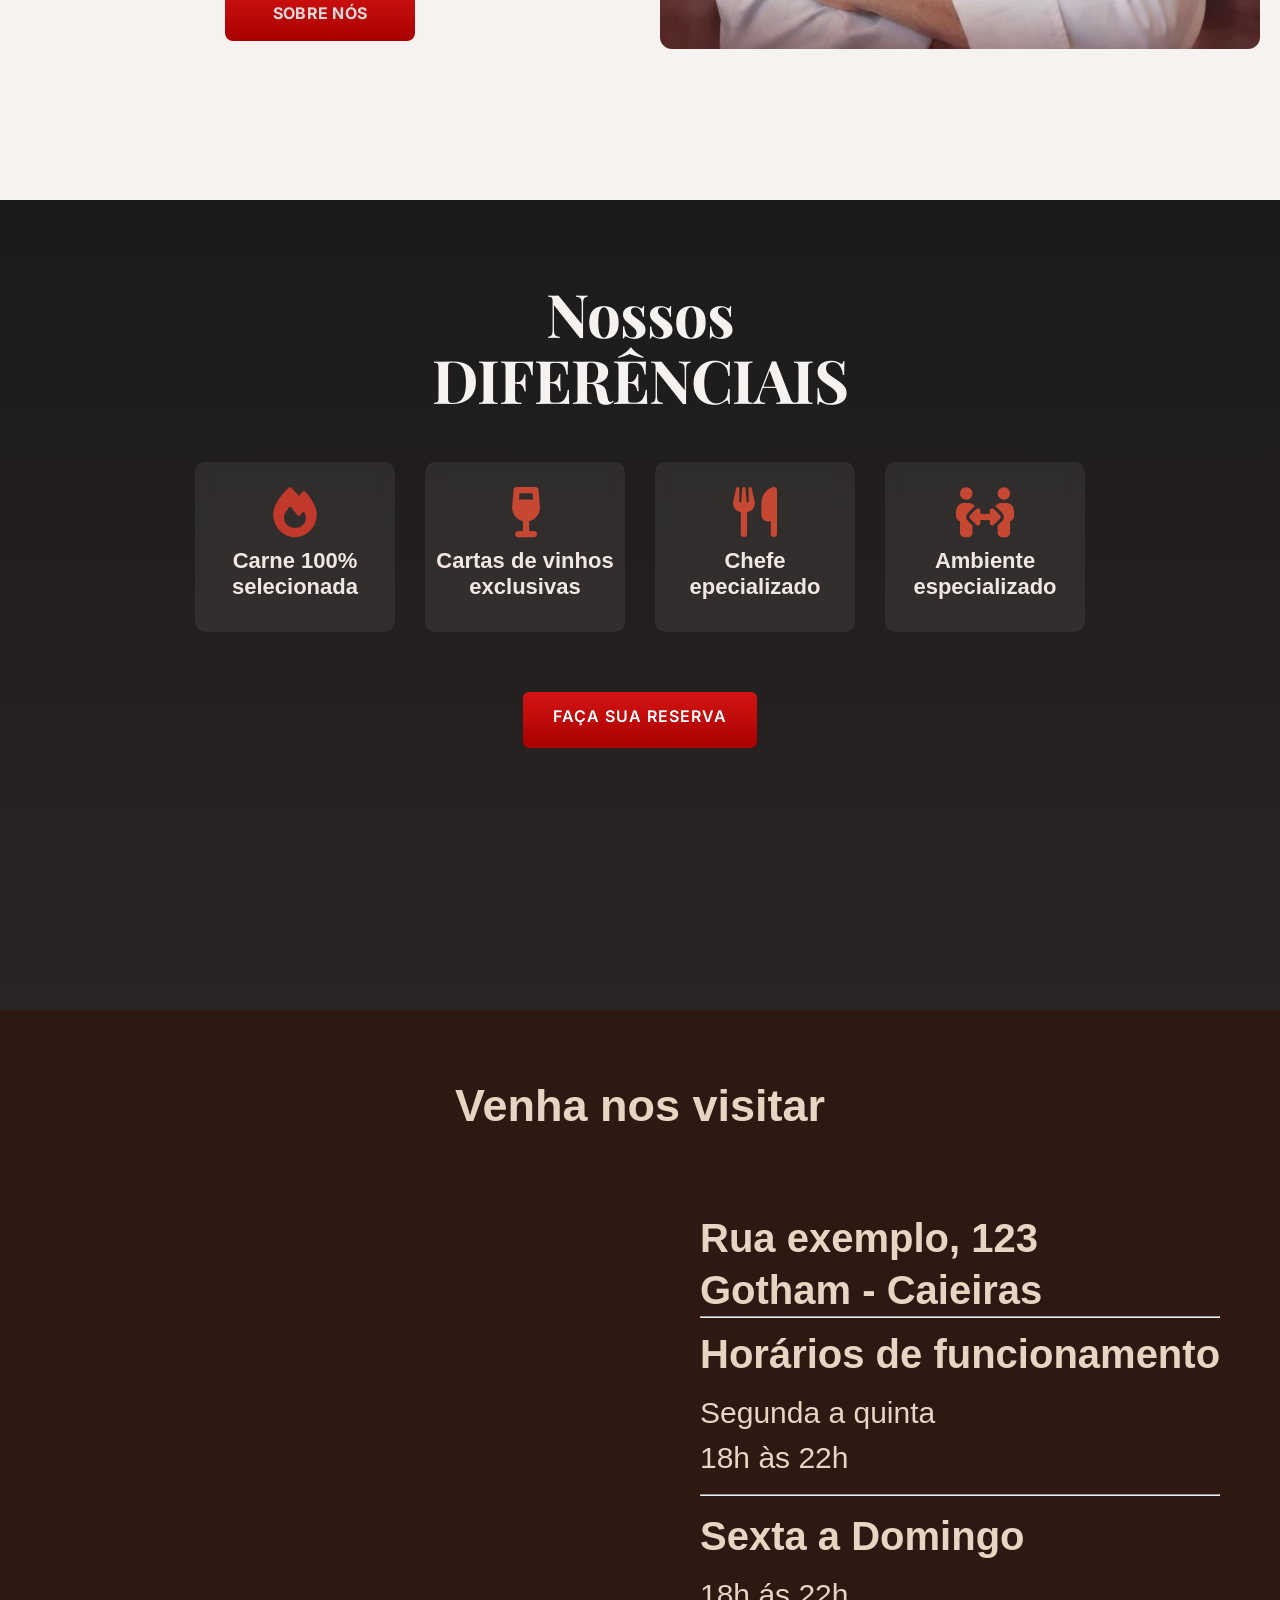
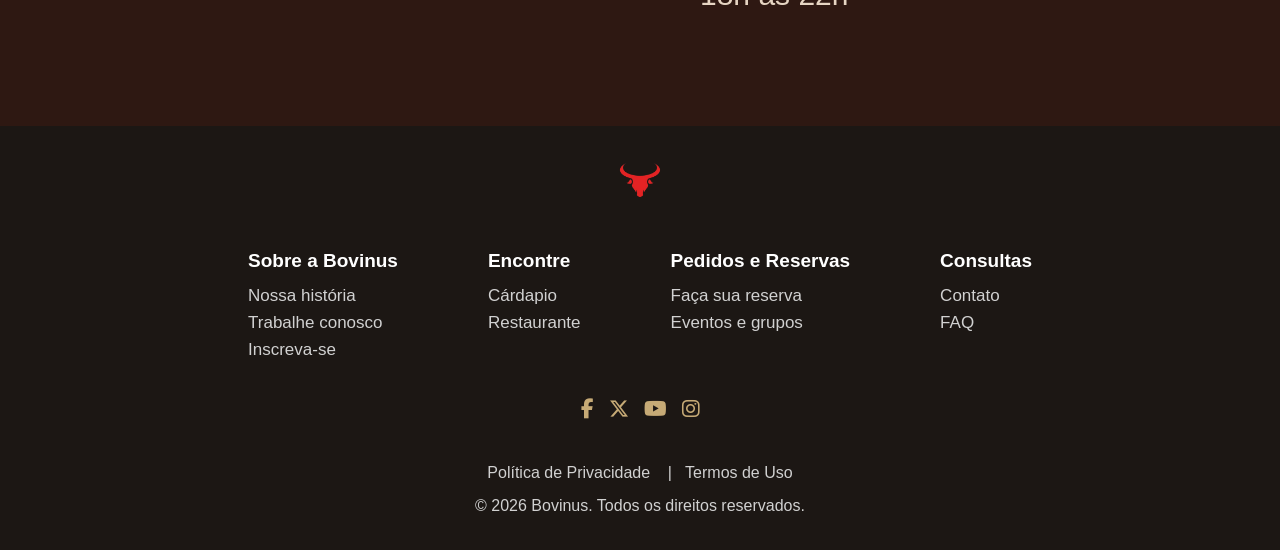
==== commit a5b5da60: "ajustes sessao 'quem somos'" ====
--- a/src/pages/index.html
+++ b/src/pages/index.html
@@ -8,7 +8,7 @@
     <link href="https://fonts.googleapis.com/css2?family=PT+Serif:ital,wght@0,400;0,700;1,400;1,700&display=swap" rel="stylesheet">
     <link rel="stylesheet" href="https://cdnjs.cloudflare.com/ajax/libs/font-awesome/6.5.0/css/all.min.css">
     <link href="https://fonts.googleapis.com/css2?family=Inter:wght@300;400;600&family=Playfair+Display:wght@500;700&display=swap" rel="stylesheet">
-    <link rel="stylesheet" href="./src/css/estilo.css">
+<link href="https://fonts.googleapis.com/css2?family=DM+Serif+Display:ital@0;1&family=Manrope:wght@400;500;600&display=swap" rel="stylesheet">    <link rel="stylesheet" href="./src/css/estilo.css">
      <link rel="stylesheet" href="../css/estilo.css">
 
     <title>Bovinus Grill</title>
@@ -50,12 +50,9 @@
         <div class="descubra">
             <h1>DESCUBRA <br> 
             QUEM SOMOS</h1>
-            <img class ="logo" src="../assets/logo.png" alt="boi vermelho">
-            <h3>Nossa história nasceu da paixão <br>
-            pelo verdadeiro churrasco <br>
-            Com anos de experiência, selecionamos <br>
-            os melhores cortes e aperfeiçoamos <br>
-            cada preparo</h3>
+           <p>Nossa história nasce da paixão pelo verdadeiro <strong>churrasco</strong>.
+            Com anos de experiência, selecionamos os melhores cortes
+            e aperfeiçoamos cada preparo com excelência.</p>
             <button class="btn-reserva"><a href="/src/pages/sobre.html">Sobre nós</a></button>
         </div>
 
--- a/src/css/estilo.css
+++ b/src/css/estilo.css
@@ -183,16 +183,15 @@
     font-weight: bolder;
     text-shadow: 2px 2px 10px rgba(0, 0, 0, 0.6);
 }
-
-
-
-
 .quem-somos{
     display: grid;
     grid-template-columns: 1fr 1fr;
     height: 100vh;
     overflow: hidden;
-}
+    background: #f5f2ef;
+    min-height: 80vh;
+}
+
 
 .descubra{
     flex-direction: column;
@@ -202,39 +201,67 @@
     text-align: center;
     min-height: fit-content;
     height: 100%;
+    display: flex;
+    flex-direction: column;
+    gap: 25px;
+    
     
 }
 .descubra h1{
-    font-family: 'Times New Roman', serif;
-    font-size: 60px;
-    line-height: 1;
-    color: #e6d5c3;
-    margin-bottom: 20px;
-
-}
-
-.descubra h3 {
-    font-size: 34px;
-    line-height: 1.4;
-    color: #8b2d2d;
+    font-family: 'Cormorant Garamond', serif;
+    font-size: 78px;
+    line-height: 0.95;
     font-weight: 700;
-    margin-bottom: 30px;
+    color: #241818;
+    margin: 0 0 26px 0;
+
+}
+
+.descubra p {
+    font-family: 'Manrope', sans-serif;
+    font-size: 24px;
+    line-height: 1.9;
+    font-weight: 500;
+    color: #4b342f;
+    max-width: 470px;
+    margin: 0;
+    text-align: center;
+
 }
 
 
 .chefeimg{
-   width: 100%; 
-   height: 100%;
+    display: flex;
+    justify-content: center;
+    align-items: center;
+    height: 100%;
 }
 
 
 .chefeimg img{
-    width: 100%;
-    height: 100%;
-    object-fit: cover;
-    display: block;
-}
-
+
+    width: 600px;
+    border-radius: 12px;
+}
+
+.btn-reserva {
+    display: inline-flex;
+    align-items: center;
+    justify-content: center;
+    min-width: 190px;
+    height: 56px;
+    padding: 0 28px;
+    border-radius: 8px;
+    background: linear-gradient(180deg, #d41414, #a80000);
+    color: #fff;
+    text-decoration: none;
+    font-family: 'Inter', sans-serif;
+    font-size: 16px;
+    font-weight: 700;
+    letter-spacing: 0.02em;
+    text-decoration: none;
+    
+}
 .diferenciais{
     align-items: center;
     text-align: center;
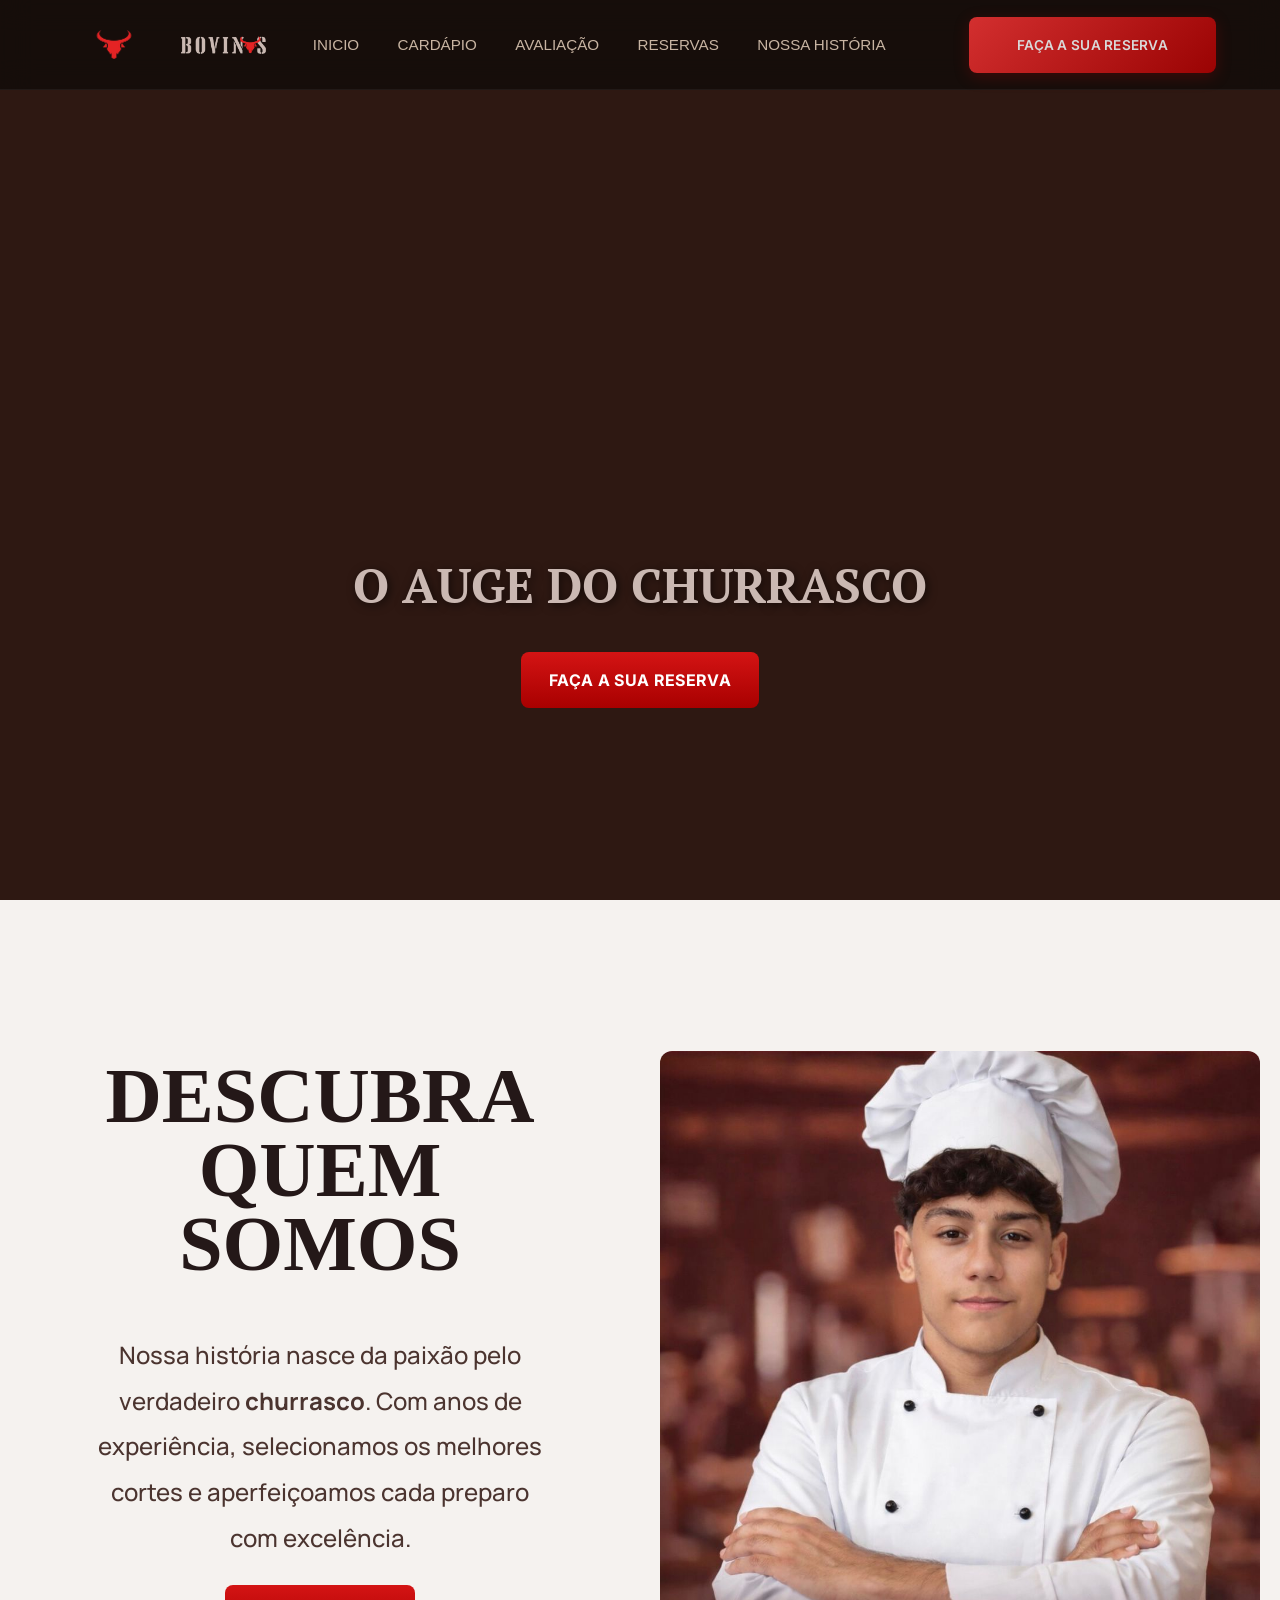
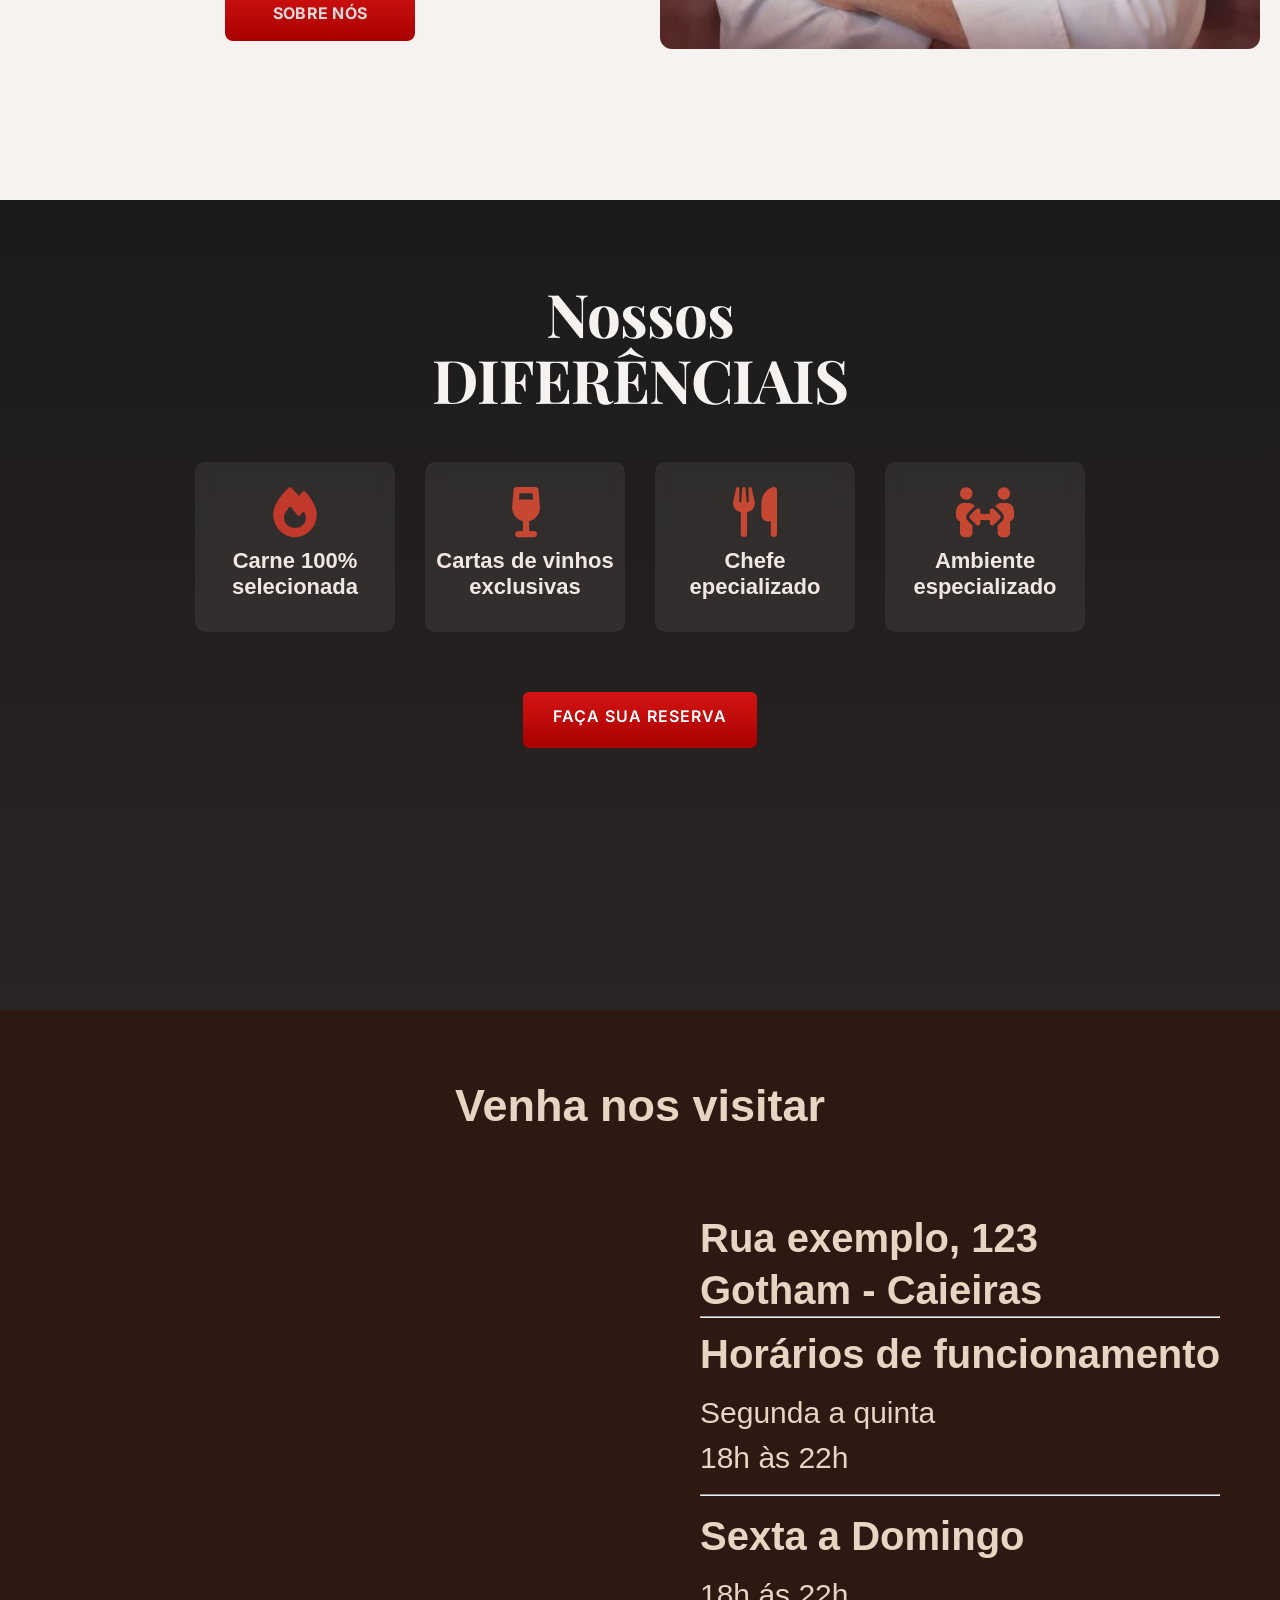
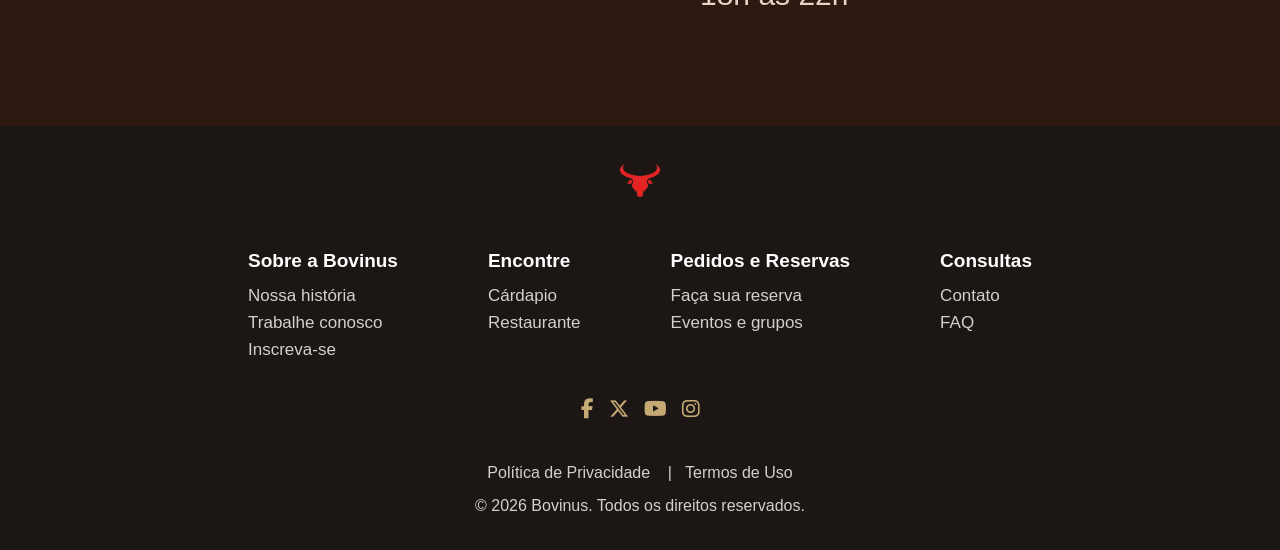
==== commit b4e85313: "Criando a responsividade da pag reserva e colocando imgs na pag sobre nos" ====
--- a/src/pages/index.html
+++ b/src/pages/index.html
@@ -1,18 +1,27 @@
 <!DOCTYPE html>
 <html lang="pt-br">
+
 <head>
     <meta charset="UTF-8">
     <meta name="viewport" content="width=device-width, initial-scale=1.0">
     <link rel="preconnect" href="https://fonts.googleapis.com">
     <link rel="preconnect" href="https://fonts.gstatic.com" crossorigin>
-    <link href="https://fonts.googleapis.com/css2?family=PT+Serif:ital,wght@0,400;0,700;1,400;1,700&display=swap" rel="stylesheet">
+    <link href="https://fonts.googleapis.com/css2?family=PT+Serif:ital,wght@0,400;0,700;1,400;1,700&display=swap"
+        rel="stylesheet">
     <link rel="stylesheet" href="https://cdnjs.cloudflare.com/ajax/libs/font-awesome/6.5.0/css/all.min.css">
-    <link href="https://fonts.googleapis.com/css2?family=Inter:wght@300;400;600&family=Playfair+Display:wght@500;700&display=swap" rel="stylesheet">
-<link href="https://fonts.googleapis.com/css2?family=DM+Serif+Display:ital@0;1&family=Manrope:wght@400;500;600&display=swap" rel="stylesheet">    <link rel="stylesheet" href="./src/css/estilo.css">
-     <link rel="stylesheet" href="../css/estilo.css">
+    <link
+        href="https://fonts.googleapis.com/css2?family=Inter:wght@300;400;600&family=Playfair+Display:wght@500;700&display=swap"
+        rel="stylesheet">
+    <link
+        href="https://fonts.googleapis.com/css2?family=DM+Serif+Display:ital@0;1&family=Manrope:wght@400;500;600&display=swap"
+        rel="stylesheet">
+    <link rel="stylesheet" href="./src/css/estilo.css">
+    <link rel="stylesheet" href="../css/estilo.css">
+    <link rel="icon" href="/src/assets/logo.png" type="image/png">
 
     <title>Bovinus Grill</title>
 </head>
+
 <body>
     <header>
         <div class="top-bar">
@@ -37,22 +46,24 @@
             <span></span>
             <span></span>
         </div>
-    </header>    
-    <section class="page-entrace">  
-        <video autoplay loop muted src="../assets/video.mp4" alt="video" id="bg-video"></video>   
+    </header>
+    <section class="page-entrace">
+        <video autoplay loop muted src="../assets/video.mp4" alt="video" id="bg-video"></video>
         <div class="entrace-conteudo">
             <h2 id="tagline">o auge do churrasco</h2>
-            <button class="btn-reserva">faça a sua reserva</button>
+            <a href="reserva.html">
+                <button class="btn-reserva">faça a sua reserva</button>
+            </a>
         </div>
     </section>
 
     <section class="quem-somos">
         <div class="descubra">
-            <h1>DESCUBRA <br> 
-            QUEM SOMOS</h1>
-           <p>Nossa história nasce da paixão pelo verdadeiro <strong>churrasco</strong>.
-            Com anos de experiência, selecionamos os melhores cortes
-            e aperfeiçoamos cada preparo com excelência.</p>
+            <h1>DESCUBRA <br>
+                QUEM SOMOS</h1>
+            <p>Nossa história nasce da paixão pelo verdadeiro <strong>churrasco</strong>.
+                Com anos de experiência, selecionamos os melhores cortes
+                e aperfeiçoamos cada preparo com excelência.</p>
             <button class="btn-reserva"><a href="/src/pages/sobre.html">Sobre nós</a></button>
         </div>
 
@@ -60,113 +71,119 @@
             <img src="../assets/chefe.jpeg" alt="chefe">
         </div>
     </section>
-    
 
-        <section class="diferenciais">
-            <div class="texto-diferenciais">
-                <h1>Nossos <br><span>DIFERÊNCIAIS</span>
-                </h1>
+
+    <section class="diferenciais">
+        <div class="texto-diferenciais">
+            <h1>Nossos <br><span>DIFERÊNCIAIS</span>
+            </h1>
+        </div>
+
+        <div class="cards">
+            <div class="card-carne">
+                <i class="fa-etch fa-solid fa-fire"></i>
+                <h2> Carne 100% <br>
+                    selecionada</h2>
+            </div>
+            <div class="card-vinho">
+                <i class="fa-solid fa-wine-glass"></i>
+                <h2> Cartas de vinhos exclusivas</h2>
+            </div>
+            <div class="card-chefe">
+                <i class="fa-solid fa-utensils"></i>
+                <h2>Chefe <br>
+                    epecializado </h2>
             </div>
 
-            <div class="cards">
-                <div class="card-carne">
-                    <i class="fa-etch fa-solid fa-fire"></i>
-                    <h2> Carne 100% <br>
-                    selecionada</h2>
-                </div>
-                <div class="card-vinho">
-                    <i class="fa-solid fa-wine-glass"></i>
-                    <h2> Cartas de vinhos exclusivas</h2>
-                </div>
-                <div class="card-chefe">
-                    <i class="fa-solid fa-utensils"></i>
-                    <h2>Chefe <br>
-                    epecializado </h2>
-                </div>
-                
-                <div class="card-ambiente">
-                    <i class="fa-solid fa-people-arrows"></i>
-                    <h2>Ambiente <br>
+            <div class="card-ambiente">
+                <i class="fa-solid fa-people-arrows"></i>
+                <h2>Ambiente <br>
                     especializado</h2>
-                </div>        
+            </div>
+        </div>
+
+        <a href="/src/pages/reserva.html" class="btn-reserva btn-diferenciais">Faça sua reserva</a>
+
+
+    </section>
+
+    <section class="visitar">
+        <div class="texto-venha">
+            <h1>Venha nos visitar</h1>
+        </div>
+
+        <div class="localizacao">
+            <div class="mapa">
+                <iframe
+                    src="https://www.google.com/maps/embed?pb=!1m18!1m12!1m3!1d3658.3249097205357!2d-46.73036142548922!3d-23.52081366010221!2m3!1f0!2f0!3f0!3m2!1i1024!2i768!4f13.1!3m3!1m2!1s0x94cef8c1d371ec31%3A0x671c9325c275132e!2sETEC%20Prof%C2%B0%20Basilides%20de%20Godoy!5e0!3m2!1spt-BR!2sbr!4v1773624050730!5m2!1spt-BR!2sbr"
+                    width="600" height="450" style="border:0;" allowfullscreen="" loading="lazy"
+                    referrerpolicy="no-referrer-when-downgrade"></iframe>
             </div>
 
-            <a href="./src/pages/reserva.html" class="btn-reserva btn-diferenciais">Faça sua reserva</a>
+            <div class="endereco">
+                <!-- icon -->
+                <h2> Rua exemplo, 123 <br>
+                    Gotham - Caieiras
+                    <hr>
+                </h2>
+                <!-- icon  -->
+                <h2>Horários de funcionamento</h2>
+                <p>Segunda a quinta <br>
+                    18h às 22h
+                    <hr>
+                </p>
+                <!-- icons  -->
+                <h2>Sexta a Domingo </h2>
+                <p>18h ás 22h</p>
+            </div>
+        </div>
+    </section>
 
+    <footer>
+        <div class="imgfooter">
+            <img src="../assets/logo.png" alt="">
+        </div>
+        <div class="infos">
+            <div class="sobre">
+                <h3>Sobre a Bovinus</h3>
+                <p>Nossa história <br>
+                    Trabalhe conosco <br>
+                    Inscreva-se</p>
+            </div>
 
-        </section>
+            <div class="encontre">
+                <h3>Encontre</h3>
+                <p>Cárdapio <br>
+                    Restaurante</p>
+            </div>
+            <div class="pedidos">
+                <h3>Pedidos e Reservas</h3>
+                <p>Faça sua reserva <br>
+                    Eventos e grupos</p>
+            </div>
+            <div class="consultas">
+                <h3>Consultas</h3>
+                <p>Contato <br>
+                    FAQ</p>
 
-        <section class="visitar">
-            <div class="texto-venha">
-                <h1>Venha nos visitar</h1>
             </div>
-            
-            <div class="localizacao">
-                <div class="mapa">
-                    <iframe src="https://www.google.com/maps/embed?pb=!1m18!1m12!1m3!1d3658.3249097205357!2d-46.73036142548922!3d-23.52081366010221!2m3!1f0!2f0!3f0!3m2!1i1024!2i768!4f13.1!3m3!1m2!1s0x94cef8c1d371ec31%3A0x671c9325c275132e!2sETEC%20Prof%C2%B0%20Basilides%20de%20Godoy!5e0!3m2!1spt-BR!2sbr!4v1773624050730!5m2!1spt-BR!2sbr" width="600" height="450" style="border:0;" allowfullscreen="" loading="lazy" referrerpolicy="no-referrer-when-downgrade"></iframe>
-                </div>
 
-                <div class="endereco">
-                    <!-- icon -->
-                    <h2> Rua exemplo, 123 <br>
-                    Gotham - Caieiras <hr></h2>
-                    <!-- icon  -->
-                    <h2>Horários de funcionamento</h2>
-                    <p>Segunda a quinta <br>
-                    18h às 22h <hr></p>
-                    <!-- icons  -->
-                    <h2>Sexta a Domingo </h2>
-                    <p>18h ás 22h</p>
-                </div>
-            </div>
-        </section>
+        </div>
+        <div class="icons">
+            <i class="fa-brands fa-facebook-f"></i>
+            <i class="fa-brands fa-x-twitter"></i>
+            <i class="fa-brands fa-youtube"></i>
+            <i class="fa-brands fa-instagram"></i>
 
-        <footer>
-                <div class="imgfooter">
-                    <img src="../assets/logo.png" alt="">
-                </div>
-                <div class="infos">
-                    <div class="sobre">
-                        <h3>Sobre a Bovinus</h3>
-                        <p>Nossa história <br>
-                           Trabalhe conosco <br>
-                            Inscreva-se</p>
-                    </div>
+        </div>
 
-                    <div class="encontre">
-                        <h3>Encontre</h3>
-                        <p>Cárdapio <br>
-                           Restaurante</p>
-                    </div>
-                    <div class="pedidos">
-                        <h3>Pedidos e Reservas</h3>
-                        <p>Faça sua reserva <br>
-                           Eventos e grupos</p>
-                    </div>
-                    <div class="consultas">
-                        <h3>Consultas</h3>
-                        <p>Contato <br>
-                           FAQ</p>
-                           
-                    </div>
-                    
-                </div>
-                <div class="icons">
-                        <i class="fa-brands fa-facebook-f"></i>
-                        <i class="fa-brands fa-x-twitter"></i>
-                        <i class="fa-brands fa-youtube"></i>
-                        <i class="fa-brands fa-instagram"></i>
+        <div class="direitos">
+            <p> Política de Privacidade &nbsp;&nbsp; | &nbsp;&nbsp;Termos de Uso</p br>
+            <p> © 2026 Bovinus. Todos os direitos reservados.</p>
+        </div>
 
-                </div>
-
-                <div class="direitos">
-                    <p> Política de Privacidade &nbsp;&nbsp; | &nbsp;&nbsp;Termos de Uso</p
-                        br
-                        >
-                    <p> © 2026 Bovinus. Todos os direitos reservados.</p>
-                </div>
-            
-        </footer>
+    </footer>
     <script src="/src/js/index.js"></script>
 </body>
+
 </html>
--- a/src/css/estilo.css
+++ b/src/css/estilo.css
@@ -643,6 +643,8 @@
   }
 
   .chefeimg {
+    min-width: 100%;
+    margin-top: 60px;
     height: 500px;
   }
 
